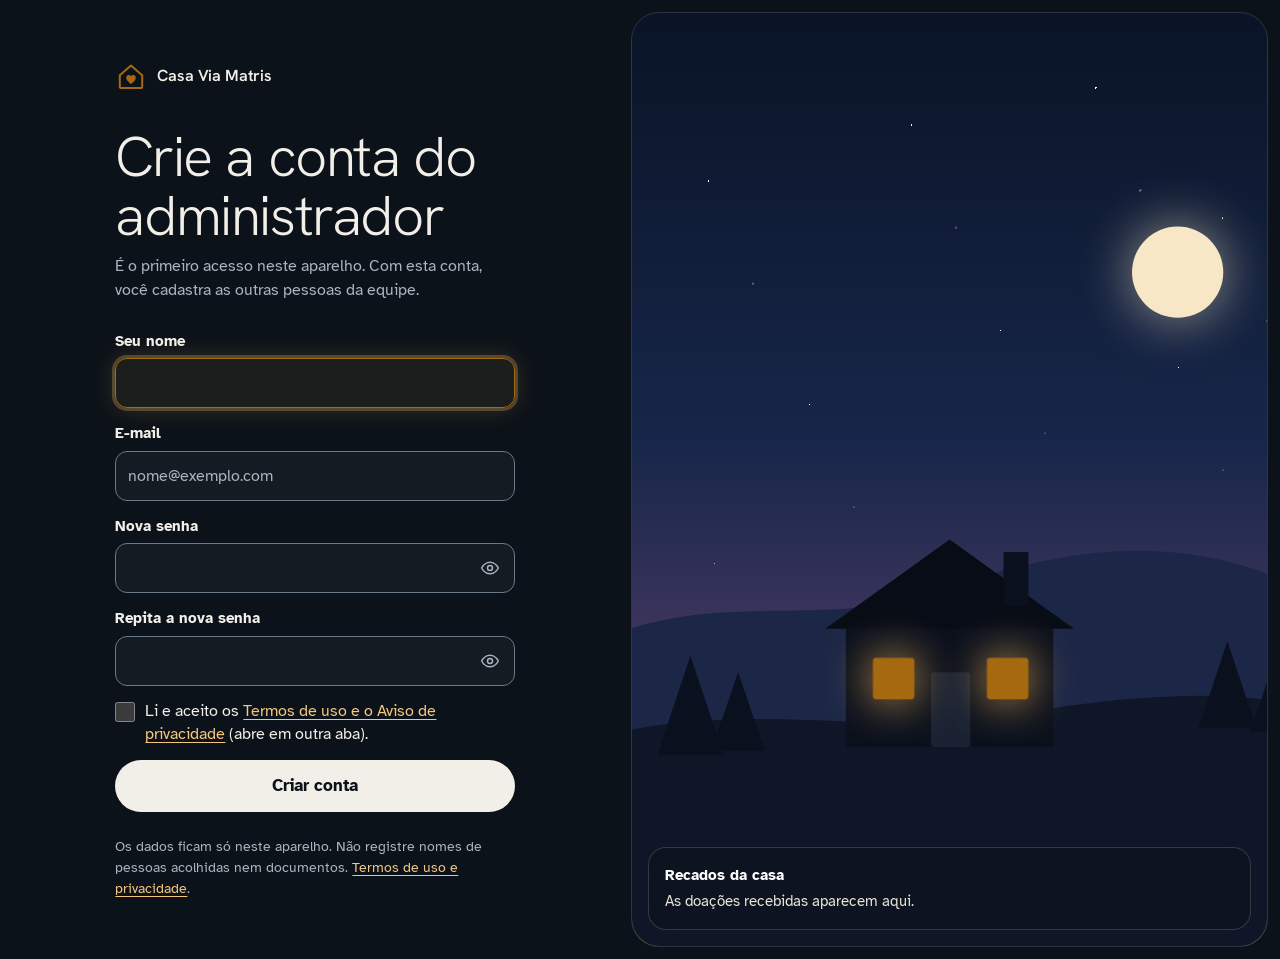
==== index.html @ 784b1c50 "Junta o back-end do Anthony (backend-banco) com a versão 1.3 Versão 1.4.0. Conflitos resolvidos em j" ====
<!doctype html>
<html lang="pt-BR">

<head>
  <meta charset="utf-8">
  <meta name="viewport" content="width=device-width, initial-scale=1">
  <title>Casa Via Matris | Gestão de recursos</title>
  <meta name="description"
    content="Sistema de controle de estoque, doações e finanças da Casa Via Matris.">
  <!-- CSP: só aceita arquivos deste próprio site. As fontes ficam na pasta fontes/: nenhum dado
       de quem abre o app vai para outro servidor (antes, o Google Fonts recebia o IP de cada visita). -->
  <meta http-equiv="Content-Security-Policy"
    content="default-src 'self'; script-src 'self'; style-src 'self'; font-src 'self'; img-src 'self' data:; connect-src 'self'; base-uri 'none'; form-action 'self'">
  <link rel="preload" href="fontes/atkinson-hyperlegible-latin-400-normal.woff2" as="font" type="font/woff2" crossorigin>
  <link rel="preload" href="fontes/hanken-grotesk-latin-300-normal.woff2" as="font" type="font/woff2" crossorigin>
  <link rel="stylesheet" href="css/styles.css">
  <!-- Faz o site instalar no celular como um app (o registro do sw.js fica no app.js, porque a CSP bloqueia script inline). -->
  <link rel="manifest" href="manifest.json">
  <link rel="icon" href="icones/icone-192.png">
  <link rel="apple-touch-icon" href="icones/icone-apple-180.png">
  <meta name="theme-color" content="#0c1219" media="(prefers-color-scheme: dark)">
  <meta name="theme-color" content="#f7f4ee" media="(prefers-color-scheme: light)">
</head>

<body>
  <a class="pular" href="#conteudo">Pular para o conteúdo</a>

  <svg class="visualmente-oculto" aria-hidden="true">
    <symbol id="icone-olho" viewBox="0 0 24 24">
      <path d="M2 12s3.6-7 10-7 10 7 10 7-3.6 7-10 7S2 12 2 12Z" fill="none" stroke="currentColor" stroke-width="1.8" stroke-linejoin="round" />
      <circle cx="12" cy="12" r="3" fill="none" stroke="currentColor" stroke-width="1.8" />
    </symbol>
  </svg>

  <main class="acesso" id="tela-acesso" hidden>
    <section class="acesso-coluna">
      <div class="acesso-miolo" id="acesso-miolo">
        <div class="marca">
          <svg viewBox="0 0 40 40" aria-hidden="true" class="marca-icone">
            <path d="M6 19 20 7l14 12v14a2 2 0 0 1-2 2H8a2 2 0 0 1-2-2Z" fill="none" stroke="currentColor" stroke-width="2.5" stroke-linejoin="round" />
            <path d="M20 30s-6-3.6-6-8a3.2 3.2 0 0 1 6-1.6 3.2 3.2 0 0 1 6 1.6c0 4.4-6 8-6 8Z" fill="currentColor" />
          </svg>
          <div><strong>Casa Via Matris</strong></div>
        </div>
        <h1 id="acesso-titulo">Boas-vindas</h1>
        <p class="acesso-apoio" id="acesso-apoio"></p>

        <form id="form-acesso" novalidate>
          <div class="campo" data-campo="nome">
            <label for="a-nome">Seu nome</label>
            <input id="a-nome" name="nome" autocomplete="name" maxlength="80">
          </div>
          <div class="campo" data-campo="email">
            <label for="a-email">E-mail</label>
            <input id="a-email" name="email" type="email" inputmode="email" autocomplete="username" maxlength="120" placeholder="nome@exemplo.com">
          </div>
          <div class="campo" data-campo="codigo">
            <label for="a-codigo">Código de recuperação <span class="opcional">(só para administrador)</span></label>
            <input id="a-codigo" name="codigo" autocomplete="off" autocapitalize="characters" maxlength="40" placeholder="XXXX-XXXX-XXXX-XXXX">
          </div>
            <div class="campo" data-campo="senha">
              <label for="a-senha">Senha</label>
              <div class="com-olho">
                <input id="a-senha" name="senha" type="password" data-senha autocomplete="current-password" maxlength="128">
                <button type="button" class="olho" aria-label="Mostrar senha" aria-pressed="false"><svg viewBox="0 0 24 24" aria-hidden="true"><use href="#icone-olho" /></svg></button>
              </div>
            </div>
            <div class="campo" data-campo="nova">
              <label for="a-nova">Nova senha</label>
              <div class="com-olho">
                <input id="a-nova" name="nova" type="password" data-senha autocomplete="new-password" maxlength="128">
                <button type="button" class="olho" aria-label="Mostrar senha" aria-pressed="false"><svg viewBox="0 0 24 24" aria-hidden="true"><use href="#icone-olho" /></svg></button>
              </div>
            </div>
            <div class="campo" data-campo="confirmar">
              <label for="a-confirmar">Repita a nova senha</label>
              <div class="com-olho">
                <input id="a-confirmar" name="confirmar" type="password" data-senha autocomplete="new-password" maxlength="128">
                <button type="button" class="olho" aria-label="Mostrar senha" aria-pressed="false"><svg viewBox="0 0 24 24" aria-hidden="true"><use href="#icone-olho" /></svg></button>
              </div>
            </div>
          <div class="campo-termos" data-campo="termos">
            <label class="marcar">
              <input type="checkbox" id="a-aceite" name="aceite">
              <span>Li e aceito os <a href="termos.html" target="_blank" rel="noopener">Termos de uso e o Aviso de privacidade</a> (abre em outra aba).</span>
            </label>
          </div>
          <div class="acesso-opcoes" data-campo="opcoes">
            <label class="marcar"><input type="checkbox" name="manter"><span>Manter conectado</span></label>
            <button type="button" class="link" id="a-esqueci">Esqueci a senha</button>
          </div>
          <p class="erro" id="acesso-erro" role="alert"></p>
          <button type="submit" class="botao" id="a-enviar">Entrar</button>
        </form>

        <div class="acesso-guardar" id="acesso-guardar" hidden>
          <p class="acesso-codigo" id="acesso-codigo"></p>
          <button type="button" class="botao" id="a-guardei" aria-describedby="acesso-apoio acesso-codigo">Já guardei o código</button>
        </div>
        <button type="button" class="link acesso-voltar" id="a-voltar" hidden></button>
        <p class="acesso-nota">Os dados ficam só neste aparelho. Não registre nomes de pessoas acolhidas nem documentos.
          <a href="termos.html" target="_blank" rel="noopener">Termos de uso e privacidade</a>.</p>
      </div>
    </section>

    <aside class="acesso-cena" aria-label="Recados da casa">
      <div class="ceu" aria-hidden="true"></div>
      <div class="ceu ceu-2" aria-hidden="true"></div>
      <svg class="paisagem" aria-hidden="true" viewBox="0 0 800 900" preserveAspectRatio="xMidYMax slice">
        <circle class="lua" cx="620" cy="250" r="44" />
        <path class="morro-longe" d="M0 640 C140 540 260 600 380 560 S640 480 800 590 V900 H0Z" />
        <path class="morro-perto" d="M0 720 C160 650 320 700 440 680 S700 640 800 690 V900 H0Z" />
        <g class="arvores">
          <path d="M118 716 150 620l32 96Z" /><path d="M170 712 196 636l26 76Z" /><path d="M640 690 668 606l28 84Z" /><path d="M690 694 712 628l22 66Z" />
        </g>
        <g class="casa">
          <rect class="parede" x="300" y="590" width="200" height="118" />
          <path class="telhado" d="M280 594 400 508l120 86Z" />
          <rect class="parede" x="452" y="520" width="24" height="52" />
          <rect class="porta" x="382" y="636" width="38" height="72" rx="3" />
          <rect class="janela" x="326" y="622" width="40" height="40" rx="3" />
          <rect class="janela" x="436" y="622" width="40" height="40" rx="3" />
        </g>
      </svg>
      <div class="vidros" id="recados"></div>
    </aside>
  </main>

  <div class="app" hidden>
    <aside class="lateral">
      <div class="marca">
        <svg viewBox="0 0 40 40" aria-hidden="true" class="marca-icone">
          <path d="M6 19 20 7l14 12v14a2 2 0 0 1-2 2H8a2 2 0 0 1-2-2Z" fill="none" stroke="currentColor"
            stroke-width="2.5" stroke-linejoin="round" />
          <path d="M20 30s-6-3.6-6-8a3.2 3.2 0 0 1 6-1.6 3.2 3.2 0 0 1 6 1.6c0 4.4-6 8-6 8Z" fill="currentColor" />
        </svg>
        <div>
          <strong>Casa Via Matris</strong>
          <span>Gestão de recursos</span>
        </div>
      </div>

      <nav aria-label="Páginas do painel">
        <a href="#/inicio" data-pagina="inicio">Visão geral</a>
        <a href="#/estoque" data-pagina="estoque">Estoque</a>
        <a href="#/registrar" data-pagina="registrar">Registrar</a>
        <a href="#/historico" data-pagina="historico">Histórico</a>
        <a href="#/acessos" data-pagina="acessos">Acessos</a>
      </nav>

      <details class="lateral-rodape opcoes" id="opcoes">
        <summary id="conta-resumo">Conta</summary>
        <div class="opcoes-painel">
        <p><strong id="conta-nome"></strong><br><span id="conta-perfil"></span></p>
        <button type="button" class="botao-fantasma" id="conta-senha">Trocar senha</button>
        <a class="botao-fantasma" href="termos.html" target="_blank" rel="noopener">Termos e privacidade</a>
        <div class="area-admin" id="area-admin" hidden>
          <button type="button" class="botao-fantasma" id="conta-codigo">Novo código de recuperação</button>
          <h2 class="opcoes-titulo">Cópia dos dados</h2>
          <p id="backup-quando"></p>
          <button type="button" class="botao" id="backup-baixar">Baixar planilhas</button>
          <button type="button" class="botao-fantasma" id="backup-restaurar">Restaurar de planilhas</button>
          <input type="file" id="backup-arquivo" accept=".csv,text/csv" multiple hidden>
          <p>Os dados ficam só neste aparelho. Não coloque nomes de pessoas acolhidas nem documentos.</p>
          <h2 class="opcoes-titulo perigo-titulo">Apagar dados</h2>
          <button type="button" class="botao-fantasma botao-perigoso" id="comecar-zero">Começar do zero</button>
          <button type="button" class="botao-fantasma botao-perigoso" id="restaurar">Trocar pelos dados de exemplo</button>
          <!-- Confirmação dentro da página: diálogos confirm() são bloqueados em alguns lugares onde o site fica hospedado. -->
          <div class="confirmar" id="confirmar-restaurar" hidden>
            <p id="confirmar-texto"></p>
            <div class="confirmar-acoes">
              <button type="button" class="botao-fantasma perigo" id="restaurar-sim">Sim, apagar tudo</button>
              <button type="button" class="botao-fantasma" id="restaurar-nao">Cancelar</button>
            </div>
          </div>
        </div>
        <button type="button" class="botao-fantasma" id="conta-sair">Sair</button>
        <p class="opcoes-versao">Versão <span id="versao"></span></p>
        </div>
      </details>
    </aside>

    <main id="conteudo" tabindex="-1">
      <div class="faixa faixa-erro" id="faixa-armazenamento" role="alert" hidden>
        <p id="faixa-armazenamento-texto"></p>
      </div>
      <div class="faixa" id="faixa-exemplo" hidden>
        <p>Estes são dados de exemplo. Para usar de verdade, apague-os e cadastre os itens da casa.</p>
        <button type="button" class="botao-fantasma" id="faixa-comecar-zero">Começar do zero</button>
      </div>
      <div class="faixa" id="faixa-samsung" hidden>
        <p>Para instalar o app, abra no Chrome. Antes de trocar de navegador, baixe as planilhas: o que foi lançado aqui
          não passa sozinho para lá.</p>
        <a class="botao-fantasma" id="abrir-chrome" href="https://jonaass.github.io/casa-via-matris/">Abrir no
          Chrome</a>
      </div>
      <div class="faixa" id="faixa-backup" hidden>
        <p id="faixa-backup-texto"></p>
        <button type="button" class="botao-fantasma" id="faixa-backup-baixar">Baixar planilhas</button>
      </div>

      <!-- Cada <section class="pagina"> é uma página: só uma aparece por vez, escolhida pelo endereço (#/estoque). -->
      <section class="pagina" data-pagina="inicio" aria-labelledby="t-inicio" hidden>
        <header class="topo">
          <p class="topo-data" id="data-hoje"></p>
          <h1 id="t-inicio" tabindex="-1">Como está a casa hoje</h1>
        </header>

        <!-- Antes dos indicadores: é a ação principal, e no celular fica à vista sem rolar. -->
        <a class="botao atalho-registrar" href="#/registrar">Registrar movimentação</a>

        <section id="resumo" class="resumo" aria-label="Resumo do dia">
          <a class="indicador" id="kpi-saldo-bloco" href="#/historico">
            <span class="indicador-titulo">Saldo em caixa</span>
            <span class="indicador-valor" id="kpi-saldo"></span>
            <span class="indicador-nota" id="kpi-saldo-nota"></span>
          </a>
          <a class="indicador" id="kpi-minimo-bloco" href="#/estoque">
            <span class="indicador-titulo">Precisam de reposição</span>
            <span class="indicador-valor" id="kpi-minimo"></span>
            <span class="indicador-nota" id="kpi-minimo-nota"></span>
          </a>
          <a class="indicador" id="kpi-validade-bloco" href="#/estoque">
            <span class="indicador-titulo">Vencidos ou vencem em 15 dias</span>
            <span class="indicador-valor" id="kpi-validade"></span>
            <span class="indicador-nota" id="kpi-validade-nota"></span>
          </a>
          <div class="indicador">
            <span class="indicador-titulo">Doações neste mês</span>
            <span class="indicador-valor" id="kpi-doacoes"></span>
            <span class="indicador-nota" id="kpi-doacoes-nota"></span>
          </div>
        </section>


        <section class="painel" id="grafico-bloco" aria-labelledby="titulo-grafico">
          <div class="painel-cabeca painel-cabeca-linha">
            <div>
              <h2 id="titulo-grafico">Entradas e saídas de dinheiro</h2>
              <p class="painel-ajuda">Últimos 6 meses. Passe o dedo, o mouse ou o Tab nos meses para ver os valores.</p>
            </div>
            <ul class="legenda" aria-label="Legenda">
              <li><span class="amostra entrada" aria-hidden="true"></span>Entrou</li>
              <li><span class="amostra saida" aria-hidden="true"></span>Saiu</li>
            </ul>
          </div>
          <div class="grafico-area">
            <div class="grafico" id="grafico"></div>
            <div class="grafico-dica" id="grafico-dica" aria-hidden="true" hidden></div>
          </div>
          <p class="grafico-mes-atual" id="grafico-mes-atual"></p>
          <p class="vazio" id="grafico-vazio" hidden>Ainda não há entradas nem despesas nos últimos 6 meses.</p>
          <details class="grafico-tabela">
            <summary>Ver os valores em tabela</summary>
            <div class="tabela-rolagem">
              <table class="tabela">
                <thead>
                  <tr>
                    <th scope="col">Mês</th>
                    <th scope="col" class="num">Entrou</th>
                    <th scope="col" class="num">Saiu</th>
                    <th scope="col" class="num">Resultado do mês</th>
                  </tr>
                </thead>
                <tbody id="corpo-grafico"></tbody>
              </table>
            </div>
          </details>
        </section>

        <section class="painel cartao-backup" id="cartao-backup" aria-labelledby="titulo-backup" hidden>
          <div>
            <h2 id="titulo-backup">Cópia dos dados</h2>
            <p class="painel-ajuda"><span id="cartao-backup-quando"></span> Os dados só existem neste aparelho: baixe as
              3 planilhas toda semana e guarde fora dele.</p>
          </div>
          <button type="button" class="botao" id="cartao-backup-baixar">Baixar planilhas</button>
        </section>
      </section>

      <section class="pagina" data-pagina="estoque" aria-labelledby="t-estoque" hidden>
        <header class="topo-pagina">
          <h1 id="t-estoque" tabindex="-1">Estoque</h1>
          <p class="painel-ajuda">O tracinho em cada barra mostra o mínimo que a casa precisa ter. Barra antes do
            tracinho: hora de pedir doação.</p>
        </header>
        <section id="despensa" class="painel" aria-label="Itens da despensa e do almoxarifado">
          <div class="filtros">
            <label class="campo-busca">
              <span class="campo-busca-rotulo">Buscar item</span>
              <input type="search" id="busca" placeholder="Ex.: arroz, sabonete" autocomplete="off">
            </label>
            <fieldset class="chips">
              <legend class="visualmente-oculto">Filtrar por categoria</legend>
              <label><input type="radio" name="categoria" value="" checked><span>Todos</span></label>
              <label><input type="radio" name="categoria" value="Alimentos"><span>Alimentos</span></label>
              <label><input type="radio" name="categoria" value="Higiene"><span>Higiene</span></label>
              <label><input type="radio" name="categoria" value="Limpeza"><span>Limpeza</span></label>
            </fieldset>
          </div>

          <ul class="prateleira" id="lista-itens"></ul>
          <p class="vazio" id="lista-vazia" hidden>Nenhum item encontrado. Tente outro nome ou
            <a href="#/registrar">cadastre o item ao registrar uma doação</a>.</p>
        </section>
      </section>

      <section class="pagina pagina-estreita" data-pagina="registrar" aria-labelledby="t-registrar" hidden>
        <header class="topo-pagina">
          <h1 id="t-registrar" tabindex="-1">Registrar movimentação</h1>
          <p class="painel-ajuda">Doações, saídas de itens, entradas de dinheiro e despesas.</p>
        </header>
        <section id="registrar" class="painel painel-registro" aria-label="Formulário de movimentação">
          <form id="form-registro" novalidate>
            <fieldset class="tipos">
              <legend>O que aconteceu?</legend>
              <label><input type="radio" name="tipo" value="doacao_item" checked><span>Chegou doação de
                  itens</span></label>
              <label><input type="radio" name="tipo" value="saida_item"><span>Saíram itens do estoque</span></label>
              <label><input type="radio" name="tipo" value="entrada_dinheiro"><span>Entrou dinheiro</span></label>
              <label><input type="radio" name="tipo" value="saida_dinheiro"><span>Pagamos uma despesa</span></label>
            </fieldset>

            <div class="campo" data-tipos="doacao_item saida_item">
              <label for="f-item">Item</label>
              <select id="f-item" name="itemId"></select>
            </div>

            <div class="novo-item" id="novo-item" data-tipos="doacao_item" hidden>
              <div class="campo">
                <label for="f-novo-nome">Nome do item novo</label>
                <input id="f-novo-nome" name="novoNome" maxlength="60" autocomplete="off">
              </div>
              <div class="linha">
                <div class="campo">
                  <label for="f-novo-categoria">Categoria</label>
                  <select id="f-novo-categoria" name="novoCategoria">
                    <option>Alimentos</option>
                    <option>Higiene</option>
                    <option>Limpeza</option>
                  </select>
                </div>
                <div class="campo">
                  <label for="f-novo-unidade">Unidade</label>
                  <input id="f-novo-unidade" name="novoUnidade" maxlength="10" placeholder="kg, L, un" list="unidades">
                  <datalist id="unidades">
                    <option value="kg">
                    <option value="L">
                    <option value="un">
                    <option value="pct">
                    <option value="cx">
                  </datalist>
                </div>
                <div class="campo">
                  <label for="f-novo-minimo">Estoque mínimo</label>
                  <input id="f-novo-minimo" name="novoMinimo" inputmode="decimal" value="0">
                </div>
              </div>
            </div>

            <div class="linha" data-tipos="doacao_item saida_item">
              <div class="campo">
                <label for="f-quantidade">Quantidade <span class="unidade" id="f-unidade"></span></label>
                <input id="f-quantidade" name="quantidade" inputmode="decimal" autocomplete="off">
              </div>
              <div class="campo" data-tipos="doacao_item">
                <label for="f-validade">Validade <span class="opcional">(se tiver)</span></label>
                <input id="f-validade" name="validade" type="date">
              </div>
            </div>

            <div class="campo" data-tipos="entrada_dinheiro saida_dinheiro">
              <label for="f-valor">Valor em reais</label>
              <div class="com-prefixo">
                <span aria-hidden="true">R$</span>
                <input id="f-valor" name="valor" inputmode="decimal" placeholder="0,00" autocomplete="off">
              </div>
            </div>

            <div class="campo">
              <label for="f-pessoa" id="r-pessoa">Quem doou?</label>
              <input id="f-pessoa" name="pessoa" maxlength="80" autocomplete="off" aria-describedby="f-pessoa-dica">
              <p class="dica" id="f-pessoa-dica" hidden></p>
            </div>

            <div class="campo">
              <label for="f-descricao" id="r-descricao">Observação</label>
              <input id="f-descricao" name="descricao" maxlength="120" autocomplete="off">
            </div>

            <div class="campo">
              <label for="f-data">Data</label>
              <input id="f-data" name="data" type="date" required>
            </div>

            <p class="erro" id="erro-form" role="alert"></p>
            <button type="submit" class="botao" id="f-enviar">Registrar doação</button>
          </form>
        </section>
      </section>

      <section class="pagina" data-pagina="historico" aria-labelledby="t-historico" hidden>
        <header class="topo-pagina">
          <h1 id="t-historico" tabindex="-1">Histórico</h1>
          <p class="painel-ajuda">Tudo o que foi registrado, do mais novo para o mais antigo.</p>
        </header>
        <section id="historico" class="painel" aria-label="Movimentações">
          <div class="filtros filtros-historico">
            <label class="filtro-historico" id="filtro-area-rotulo">
              <span>Mostrar</span>
              <select id="filtro-historico">
                <option value="">Tudo</option>
                <option value="estoque">Só estoque</option>
                <option value="financeiro">Só dinheiro</option>
              </select>
            </label>
            <label class="filtro-historico">
              <span>Mês</span>
              <select id="filtro-mes">
                <option value="">Todos os meses</option>
              </select>
            </label>
          </div>
          <p class="historico-total" id="historico-total" aria-live="polite"></p>
          <p class="painel-ajuda historico-limite" id="historico-limite" hidden></p>
          <div class="tabela-rolagem" tabindex="0" role="region" aria-label="Tabela de movimentações">
            <table class="tabela tabela-historico">
              <thead>
                <tr>
                  <th scope="col">Data</th>
                  <th scope="col">Movimento</th>
                  <th scope="col">Detalhe</th>
                  <th scope="col">Quem</th>
                  <th scope="col" class="num">Quantidade ou valor</th>
                  <th scope="col"><span class="visualmente-oculto">Desfazer</span></th>
                </tr>
              </thead>
              <tbody id="corpo-historico"></tbody>
            </table>
          </div>
          <p class="vazio" id="historico-vazio" hidden></p>
        </section>
      </section>

      <section class="pagina" data-pagina="acessos" aria-labelledby="t-acessos" hidden>
        <header class="topo-pagina">
          <h1 id="t-acessos" tabindex="-1">Acessos</h1>
          <p class="painel-ajuda">Quem usa o sistema neste aparelho e o que cada perfil pode ver e fazer.</p>
        </header>

        <section class="painel" aria-labelledby="titulo-perfis">
          <h2 id="titulo-perfis">O que cada perfil vê</h2>
          <ul class="matriz-cartoes" id="matriz-cartoes"></ul>
          <div class="tabela-rolagem matriz-tabela" tabindex="0" role="region" aria-labelledby="titulo-perfis">
            <table class="tabela matriz">
              <thead id="matriz-cabeca"></thead>
              <tbody id="matriz-corpo"></tbody>
            </table>
          </div>
          <p class="painel-ajuda matriz-nota">Os perfis ainda são proposta e precisam ser validados com a equipe da casa.</p>
        </section>

        <section id="usuarios" class="painel" aria-labelledby="titulo-usuarios">
          <div class="painel-cabeca">
            <h2 id="titulo-usuarios">Pessoas com acesso</h2>
            <p class="painel-ajuda">Cadastre quem usa o sistema neste aparelho. A pessoa recebe uma senha provisória e
              cria a própria senha no primeiro acesso.</p>
          </div>
          <ul class="contas" id="lista-contas"></ul>
          <div class="senha-gerada" id="senha-gerada" role="status" hidden>
            <p id="senha-gerada-texto"></p>
            <p class="acesso-codigo" id="senha-gerada-valor"></p>
            <button type="button" class="botao-fantasma" id="senha-gerada-fechar" aria-describedby="senha-gerada-texto senha-gerada-valor">Já anotei</button>
          </div>
          <h3 class="subtitulo">Liberar acesso para uma pessoa</h3>
          <form id="form-conta" class="form-conta" novalidate>
            <div class="campo"><label for="c-nome">Nome</label><input id="c-nome" name="nome" maxlength="80" autocomplete="off"></div>
            <div class="campo"><label for="c-email">E-mail</label><input id="c-email" name="email" type="email" maxlength="120" autocomplete="off"></div>
            <div class="campo"><label for="c-perfil">Perfil</label><select id="c-perfil" name="perfil"></select></div>
            <button type="submit" class="botao">Liberar acesso</button>
            <p class="erro" id="erro-conta" role="alert"></p>
          </form>
          <details class="auditoria">
            <summary>Registro de atividades</summary>
            <ol id="lista-auditoria"></ol>
          </details>
        </section>
      </section>

      <section class="pagina pagina-estreita" data-pagina="sem-permissao" aria-labelledby="t-sem-permissao" hidden>
        <header class="topo-pagina">
          <h1 id="t-sem-permissao" tabindex="-1">Sem permissão</h1>
          <p class="painel-ajuda" id="sem-permissao-texto"></p>
        </header>
        <a class="botao" href="#/inicio">Ir para a Visão geral</a>
      </section>

      <section class="pagina pagina-estreita" data-pagina="nao-encontrada" aria-labelledby="t-nao-encontrada" hidden>
        <header class="topo-pagina">
          <h1 id="t-nao-encontrada" tabindex="-1">Página não encontrada</h1>
          <p class="painel-ajuda">Esse endereço não existe no painel. Use o menu do topo.</p>
        </header>
        <a class="botao" href="#/inicio">Ir para a Visão geral</a>
      </section>
    </main>
  </div>

  <!-- Fica sempre na página (só some visualmente) para o leitor de tela anunciar as mudanças. -->
  <div class="aviso" id="aviso" role="status" aria-live="polite">
    <p id="aviso-texto"></p>
    <div class="aviso-acoes">
      <button type="button" class="botao-fantasma" id="aviso-desfazer" hidden>Desfazer</button>
      <button type="button" class="botao-fantasma" id="aviso-fechar" hidden>Fechar</button>
    </div>
  </div>

  <!-- A ordem importa: cada arquivo usa os anteriores. -->
  <script src="js/utilitarios.js"></script>
  <script src="js/dados.js"></script>
  <script src="js/store.js"></script>
  <script src="js/backup.js"></script>
  <script src="js/servidor.js"></script>
  <script src="js/acesso.js"></script>
  <!-- O login.js carrega o app.js depois da entrada. -->
  <script src="js/login.js"></script>
</body>

</html>
---- css/styles.css ----
/*
 * Fontes servidas pelo próprio site (pasta fontes/, licença SIL OFL 1.1).
 * Antes vinham do Google Fonts, que recebia o IP de cada pessoa que abria o app.
 * Só o alfabeto latino básico: cobre todos os acentos do português.
 */
@font-face {
  font-family: 'Atkinson Hyperlegible';
  font-style: normal;
  font-weight: 400;
  font-display: swap;
  src: url('../fontes/atkinson-hyperlegible-latin-400-normal.woff2') format('woff2');
}

@font-face {
  font-family: 'Atkinson Hyperlegible';
  font-style: normal;
  font-weight: 700;
  font-display: swap;
  src: url('../fontes/atkinson-hyperlegible-latin-700-normal.woff2') format('woff2');
}

@font-face {
  font-family: 'Hanken Grotesk';
  font-style: normal;
  font-weight: 300;
  font-display: swap;
  src: url('../fontes/hanken-grotesk-latin-300-normal.woff2') format('woff2');
}

@font-face {
  font-family: 'Hanken Grotesk';
  font-style: normal;
  font-weight: 400;
  font-display: swap;
  src: url('../fontes/hanken-grotesk-latin-400-normal.woff2') format('woff2');
}

@font-face {
  font-family: 'Hanken Grotesk';
  font-style: normal;
  font-weight: 600;
  font-display: swap;
  src: url('../fontes/hanken-grotesk-latin-600-normal.woff2') format('woff2');
}

/*
 * A casa de noite, com a luz acesa: fundo azul-noite e um brilho quente no topo.
 * Quem usa é a equipe e os voluntários da casa, então as cores têm significado fixo:
 *   jade      = está tudo bem
 *   calêndula = atenção (abaixo do mínimo, perto de vencer)
 *   rubi      = acabou / dinheiro saindo
 * Títulos: Hanken Grotesk leve. Texto: Atkinson Hyperlegible, desenhada para leitura
 * fácil por pessoas com baixa visão (letras como I, l e 1 não se confundem).
 */
:root {
  --tinta: #f2efe8;
  --suave: #a9b4bf;
  --papel: #0c1219;
  --superficie: #141c25;
  --elevado: #1b2531;
  --linha: #2a3642;
  --trilho: #2f3c49;
  --brilho: rgba(240, 179, 90, 0.16);
  --pinho: #6fd0ae;
  --pinho-claro: #17352e;
  --calendula: #f0b35a;
  --calendula-texto: #f5c67f;
  --calendula-fundo: #2e2415;
  --rubi: #ff8f87;
  --rubi-claro: #3d2223;
  --foco: #7cc4ff;
  --borda-campo: #6b7a88;
  /* 3:1 sobre a superfície: campo precisa parecer clicável */
  --acao: #f2efe8;
  --acao-hover: #f5c67f;
  --acao-texto: #0c1219;
  --pinho-texto: #a5e4cd;
  --rubi-texto: #ffb8b2;
  --erro-fundo: #2c1b1c;
  /* Gráfico: azul = entrou, laranja = saiu. Par validado para daltonismo sobre a superfície escura
     (verde e vermelho se confundem). Só para o gráfico: no resto do app, verde e vermelho seguem como estão. */
  --serie-entrada: #3a8fcf;
  --serie-saida: #c97538;
  --capsula: rgba(20, 28, 37, 0.86);
  --placeholder: var(--suave);
  --aviso-fundo: #27333f;

  --fonte-titulo: 'Hanken Grotesk', 'Segoe UI', system-ui, sans-serif;
  --fonte-texto: 'Atkinson Hyperlegible', 'Segoe UI', system-ui, sans-serif;

  --raio-grande: 22px;
  --raio-pequeno: 12px;
  color-scheme: dark;
}

*,
*::before,
*::after {
  box-sizing: border-box;
}

html {
  scroll-behavior: smooth;
  scroll-padding-top: 96px;
}

body {
  margin: 0;
  background: radial-gradient(70rem 34rem at 50% -8rem, var(--brilho), transparent 70%) no-repeat var(--papel);
  color: var(--tinta);
  font-family: var(--fonte-texto);
  font-size: 1rem;
  line-height: 1.5;
  -webkit-font-smoothing: antialiased;
}

h1,
h2 {
  font-family: var(--fonte-titulo);
  font-weight: 300;
  line-height: 1.05;
  margin: 0;
  letter-spacing: -0.025em;
}

h1 {
  font-size: clamp(2.25rem, 1.6rem + 2.6vw, 3.75rem);
  max-width: 18ch;
}

h1:focus {
  outline: none;
}

h2 {
  font-size: 1.75rem;
}

p {
  margin: 0;
}

:focus-visible {
  outline: 3px solid var(--foco);
  outline-offset: 2px;
}

.visualmente-oculto {
  position: absolute;
  width: 1px;
  height: 1px;
  overflow: hidden;
  clip: rect(0 0 0 0);
  white-space: nowrap;
}

.pular {
  position: absolute;
  left: 16px;
  top: -60px;
  z-index: 10;
  background: var(--tinta);
  color: var(--superficie);
  padding: 8px 14px;
  border-radius: var(--raio-pequeno);
}

.pular:focus {
  top: 16px;
}

/* ---------- estrutura ---------- */

.app {
  display: grid;
  grid-template-columns: minmax(0, 1fr);
  /* auto 1fr: a sobra de altura das páginas curtas vai para o conteúdo, não para o menu
     (antes, em "Página não encontrada", o menu esticava até 274 px de altura). */
  grid-template-rows: auto 1fr;
  min-height: 100vh;
}

/* A navegação é uma cápsula que flutua sobre a página. */
.lateral {
  position: sticky;
  top: 12px;
  z-index: 5;
  display: flex;
  align-items: center;
  gap: 8px 16px;
  margin: 12px clamp(12px, 3vw, 32px) 0;
  padding: 8px 10px 8px 16px;
  border: 1px solid var(--linha);
  border-radius: 999px;
  background: var(--capsula);
  backdrop-filter: blur(14px);
}

.marca {
  display: flex;
  align-items: center;
  gap: 10px;
}

.marca-icone {
  width: 32px;
  height: 32px;
  color: var(--calendula);
  flex: none;
}

.marca strong {
  display: block;
  font-family: var(--fonte-titulo);
  font-weight: 600;
  letter-spacing: -0.01em;
  white-space: nowrap;
}

.marca span {
  display: none;
}

.lateral nav {
  display: flex;
  gap: 2px;
  margin-inline: auto;
}

.lateral nav a {
  color: var(--suave);
  text-decoration: none;
  min-height: 44px;
  display: inline-flex;
  align-items: center;
  padding: 0 14px;
  border-radius: 999px;
}

.lateral nav a:hover {
  background: var(--elevado);
  color: var(--tinta);
}

/* Página aberta: fundo, texto claro e negrito. Não depende só da cor. */
.lateral nav a[aria-current='page'] {
  background: var(--elevado);
  color: var(--tinta);
  font-weight: 700;
  box-shadow: inset 0 -2px 0 var(--calendula);
}

.lateral-rodape {
  position: relative;
  font-size: 0.875rem;
  color: var(--suave);
}

.opcoes summary {
  cursor: pointer;
  list-style: none;
  min-height: 44px;
  display: flex;
  align-items: center;
  padding: 0 16px;
  border: 1px solid var(--linha);
  border-radius: 999px;
  color: var(--tinta);
  white-space: nowrap;
}

.opcoes summary::-webkit-details-marker {
  display: none;
}

.opcoes summary:hover,
.opcoes[open] summary {
  background: var(--elevado);
}

.opcoes-painel {
  position: absolute;
  right: 0;
  top: calc(100% + 12px);
  width: min(340px, calc(100vw - 32px));
  max-height: calc(100vh - 110px);
  overflow-y: auto;
  display: grid;
  gap: 10px;
  padding: 18px;
  border: 1px solid var(--linha);
  border-radius: var(--raio-grande);
  background: var(--elevado);
  box-shadow: 0 24px 60px rgba(0, 0, 0, 0.5);
}

.confirmar {
  display: grid;
  gap: 8px;
  color: var(--tinta);
}

.confirmar-acoes {
  display: flex;
  flex-wrap: wrap;
  gap: 8px;
}

/* Botão de confirmar algo que não tem volta (apagar, desfazer, desativar): vermelho cheio. */
.botao-fantasma.perigo {
  background: var(--rubi);
  color: var(--papel);
  border-color: var(--rubi);
  font-weight: 700;
}

/* minmax(0, 1fr): sem isso a tabela larga do histórico estica a página inteira no celular. */
main {
  width: 100%;
  max-width: 1320px;
  margin-inline: auto;
  padding: clamp(24px, 4vw, 48px) clamp(16px, 4vw, 48px) 96px;
  display: grid;
  grid-template-columns: minmax(0, 1fr);
  gap: 32px;
  align-content: start;
}

main:focus {
  outline: none;
}

.topo-data {
  color: var(--suave);
  margin-bottom: 14px;
}

.topo-data::first-letter {
  text-transform: uppercase;
}

/* ---------- faixas de aviso ---------- */

.faixa {
  display: flex;
  flex-wrap: wrap;
  align-items: center;
  justify-content: space-between;
  gap: 8px 16px;
  padding: 12px 18px;
  border-radius: var(--raio-grande);
  background: var(--calendula-fundo);
  color: var(--tinta);
  border: 1px solid var(--calendula);
}

.faixa p {
  flex: 1 1 260px;
  min-width: 0;
}

.faixa-erro {
  background: var(--rubi-claro);
  border-color: var(--rubi);
}

/* ---------- indicadores ---------- */

.resumo {
  display: grid;
  grid-template-columns: 1.4fr repeat(3, 1fr);
  border-block: 1px solid var(--linha);
  /* Cada indicador desenha a borda de cima e da esquerda, e o recorte esconde as que caem na
     beirada. Assim as divisórias ficam certas com 4, 3 ou 2 indicadores (perfis diferentes). */
  overflow: hidden;
}

.resumo[data-blocos='3'] {
  grid-template-columns: repeat(3, minmax(0, 1fr));
}

.indicador {
  display: block;
  padding: 22px 24px;
  border-left: 1px solid var(--linha);
  border-top: 1px solid var(--linha);
  margin: -1px 0 0 -1px;
  min-width: 0;
  color: inherit;
  text-decoration: none;
}

.indicador > span {
  display: block;
}

/* Os indicadores levam à página do assunto. */
a.indicador[href]:hover {
  background: var(--superficie);
}

a.indicador[href]:hover .indicador-titulo {
  color: var(--tinta);
  text-decoration: underline;
  text-underline-offset: 3px;
}


.indicador-titulo {
  color: var(--suave);
  font-size: 0.9375rem;
}

.indicador-valor {
  font-family: var(--fonte-titulo);
  font-weight: 300;
  font-size: clamp(2rem, 1.4rem + 1.8vw, 3rem);
  letter-spacing: -0.02em;
  line-height: 1.1;
  margin: 6px 0;
  font-variant-numeric: tabular-nums;
}

#kpi-saldo-bloco .indicador-valor {
  color: var(--pinho);
}

/* Saldo negativo nunca em verde. */
#kpi-saldo-bloco.negativo .indicador-valor {
  color: var(--rubi);
}

.indicador-nota {
  font-size: 0.875rem;
  color: var(--suave);
}

.indicador.alerta .indicador-valor {
  color: var(--rubi);
}

.indicador.atencao .indicador-valor {
  color: var(--calendula-texto);
}

/* ---------- painéis ---------- */

.painel {
  background: var(--superficie);
  border: 1px solid var(--linha);
  border-radius: var(--raio-grande);
  padding: clamp(18px, 2.4vw, 32px);
}

.painel-cabeca {
  display: grid;
  gap: 4px;
  margin-bottom: 18px;
}

.painel-cabeca-linha {
  display: flex;
  flex-wrap: wrap;
  justify-content: space-between;
  align-items: center;
  gap: 12px;
}

.painel-ajuda {
  color: var(--suave);
  font-size: 0.9375rem;
  max-width: 60ch;
}

/* ---------- filtros ---------- */

.filtros {
  display: flex;
  flex-wrap: wrap;
  gap: 12px;
  align-items: center;
  margin-bottom: 18px;
}

.campo-busca {
  flex: 1 1 180px;
}

.chips {
  display: flex;
  flex-wrap: wrap;
  gap: 6px;
  border: 0;
  padding: 0;
  margin: 0;
}

.chips label {
  position: relative;
}

.chips input {
  position: absolute;
  opacity: 0;
  inset: 0;
  margin: 0;
  cursor: pointer;
}

.chips span {
  padding: 10px 16px;
  border-radius: 999px;
  border: 1px solid var(--borda-campo);
  font-size: 0.9375rem;
  cursor: pointer;
  min-height: 44px;
  display: inline-flex;
  align-items: center;
}

.chips input:checked+span {
  background: var(--tinta);
  color: var(--superficie);
  border-color: var(--tinta);
}

.chips input:focus-visible+span {
  outline: 3px solid var(--foco);
  outline-offset: 2px;
}

/* ---------- a prateleira (elemento principal) ---------- */

.prateleira {
  list-style: none;
  margin: 0;
  padding: 0;
  display: grid;
}

.prateleira-item {
  padding: 14px 0;
  border-top: 1px solid var(--linha);
  display: grid;
  gap: 8px;
}

.prateleira-item:first-child {
  border-top: 0;
  padding-top: 0;
}

.item-topo {
  display: flex;
  justify-content: space-between;
  align-items: baseline;
  gap: 12px;
}

.item-nome {
  font-weight: 700;
  font-size: 1.0625rem;
}

.item-qtd {
  font-family: var(--fonte-titulo);
  font-weight: 600;
  font-size: 1.5rem;
  font-variant-numeric: tabular-nums;
}

.item-qtd small {
  font-family: var(--fonte-texto);
  font-weight: 400;
  font-size: 0.9375rem;
  color: var(--suave);
}

.barra {
  position: relative;
  height: 12px;
  border-radius: 999px;
  background: var(--trilho);
}

.barra-cheia {
  position: absolute;
  inset: 0 auto 0 0;
  width: var(--largura);
  border-radius: inherit;
  background: var(--pinho);
  transition: width 0.4s ease;
}

/* Cor do fundo com contorno na cor do texto: aparece sobre a barra cheia e sobre o trilho vazio. */
.barra-minimo {
  position: absolute;
  top: -5px;
  bottom: -5px;
  left: var(--pos);
  width: 4px;
  margin-left: -2px;
  border-radius: 2px;
  background: var(--superficie);
  box-shadow: 0 0 0 1.5px var(--tinta);
}

.item-rodape {
  display: flex;
  flex-wrap: wrap;
  gap: 4px 16px;
  font-size: 0.875rem;
  color: var(--suave);
}

.situacao {
  font-weight: 700;
  color: var(--pinho);
}

.validade.perto {
  color: var(--calendula-texto);
  font-weight: 700;
}

.prateleira-item.baixo .barra-cheia {
  background: var(--calendula);
}

.prateleira-item.baixo .situacao {
  color: var(--calendula-texto);
}

.prateleira-item.zerado .situacao,
.prateleira-item.zerado .item-qtd {
  color: var(--rubi);
}

.prateleira-item.zerado .barra {
  background: var(--rubi-claro);
}

.vazio {
  color: var(--suave);
  padding: 16px 0;
}

/* ---------- formulário ---------- */

.painel-registro {
  display: grid;
  gap: 16px;
}


form {
  display: grid;
  gap: 16px;
}

.tipos {
  border: 0;
  margin: 0;
  padding: 0;
  display: grid;
  grid-template-columns: 1fr 1fr;
  gap: 8px;
}

.tipos legend {
  font-weight: 700;
  margin-bottom: 8px;
  padding: 0;
}

.tipos label {
  position: relative;
  display: flex;
}

.tipos input {
  position: absolute;
  opacity: 0;
  inset: 0;
  margin: 0;
  cursor: pointer;
}

.tipos span {
  flex: 1;
  padding: 12px;
  border-radius: var(--raio-pequeno);
  border: 1.5px solid var(--borda-campo);
  font-size: 0.9375rem;
  line-height: 1.3;
  cursor: pointer;
}

.tipos input:checked+span {
  border-color: var(--tinta);
  background: var(--elevado);
  font-weight: 700;
}

.tipos input:checked+span::before {
  content: '✓ ';
}

.tipos input:focus-visible+span {
  outline: 3px solid var(--foco);
  outline-offset: 2px;
}

.campo {
  display: grid;
  gap: 6px;
  min-width: 0;
}

.campo label {
  font-weight: 700;
  font-size: 0.9375rem;
}

.opcional,
.unidade {
  font-weight: 400;
  color: var(--suave);
}

.linha {
  display: grid;
  /* min(): numa tela de 320 px, 120 px por coluna estouraria o cartão. */
  grid-template-columns: repeat(auto-fit, minmax(min(170px, 100%), 1fr));
  gap: 12px;
}

.novo-item {
  display: grid;
  gap: 12px;
  padding: 14px;
  border-radius: var(--raio-pequeno);
  background: var(--papel);
}

[hidden] {
  display: none !important;
}

input[type='date'] {
  min-width: 0; /* o campo de data tem largura mínima própria e estourava a coluna */
}

input,
select {
  font: inherit;
  color: inherit;
  width: 100%;
  min-height: 44px;
  padding: 9px 12px;
  border: 1.5px solid var(--borda-campo);
  border-radius: var(--raio-pequeno);
  background: var(--superficie);
}

input:hover,
select:hover {
  border-color: var(--suave);
}

input[aria-invalid='true'],
select[aria-invalid='true'] {
  border-color: var(--rubi);
  background: var(--erro-fundo);
}

.com-prefixo {
  display: flex;
  align-items: stretch;
}

.com-prefixo span {
  display: grid;
  place-items: center;
  padding: 0 12px;
  border: 1.5px solid var(--borda-campo);
  border-right: 0;
  border-radius: var(--raio-pequeno) 0 0 var(--raio-pequeno);
  background: var(--papel);
  color: var(--suave);
}

.com-prefixo input {
  border-radius: 0 var(--raio-pequeno) var(--raio-pequeno) 0;
}

.erro {
  color: var(--rubi);
  font-weight: 700;
}

.erro:empty {
  display: none;
}

.botao {
  font: inherit;
  font-weight: 700;
  font-size: 1.0625rem;
  min-height: 52px;
  padding: 12px 24px;
  border: 0;
  border-radius: 999px;
  background: var(--acao);
  color: var(--acao-texto);
  cursor: pointer;
}

.botao:hover {
  background: var(--acao-hover);
}

.botao-fantasma {
  font: inherit;
  font-size: 0.9375rem;
  min-height: 44px;
  padding: 8px 16px;
  border-radius: 999px;
  background: transparent;
  border: 1px solid currentColor;
  color: inherit;
  cursor: pointer;
  display: inline-flex;
  align-items: center;
  justify-content: center;
  text-decoration: none;
  /* também vale para links */
}

/* ---------- histórico ---------- */

.filtro-historico {
  display: flex;
  align-items: center;
  gap: 8px;
  color: var(--suave);
}

.filtro-historico select {
  width: auto;
}

.historico-limite {
  margin-bottom: 12px;
}

/* position: relative segura o rótulo oculto do cabeçalho; sem isso ele escapa e alarga a página no celular. */
.tabela-rolagem {
  overflow-x: auto;
  position: relative;
}

.tabela {
  width: 100%;
  border-collapse: collapse;
  font-size: 0.9375rem;
}

.tabela th {
  text-align: left;
  font-weight: 700;
  color: var(--suave);
  padding: 0 12px 10px 0;
  border-bottom: 1.5px solid var(--linha);
  white-space: nowrap;
}

.tabela td {
  padding: 12px 12px 12px 0;
  border-bottom: 1px solid var(--linha);
  vertical-align: top;
}

.tabela tr:last-child td {
  border-bottom: 0;
}

.tabela .num {
  text-align: right;
  padding-right: 0;
  white-space: nowrap;
  font-variant-numeric: tabular-nums;
}

.tabela td.positivo {
  color: var(--pinho);
  font-weight: 700;
}

.tabela td.negativo {
  color: var(--rubi);
  font-weight: 700;
}

.tabela time {
  white-space: nowrap;
}

.tabela .acao {
  padding-left: 12px;
  padding-right: 0;
  text-align: right;
}

.etiqueta {
  display: inline-block;
  padding: 2px 10px;
  border-radius: 999px;
  font-size: 0.8125rem;
  white-space: nowrap;
}

.etiqueta.doacao_item,
.etiqueta.entrada_dinheiro {
  background: var(--pinho-claro);
  color: var(--pinho-texto);
}

.etiqueta.saida_item,
.etiqueta.saida_dinheiro {
  background: var(--rubi-claro);
  color: var(--rubi-texto);
}

/* ---------- aviso ---------- */

.aviso {
  position: fixed;
  left: 50%;
  bottom: calc(24px + env(safe-area-inset-bottom, 0px));
  transform: translateX(-50%);
  width: min(560px, calc(100% - 32px));
  display: flex;
  align-items: center;
  gap: 16px;
  justify-content: space-between;
  padding: 14px 18px;
  border-radius: var(--raio-grande);
  background: var(--aviso-fundo);
  color: var(--tinta);
  box-shadow: 0 16px 40px rgba(0, 0, 0, 0.5);
  z-index: 6;
}

.aviso .botao-fantasma {
  color: var(--calendula-texto);
  flex: none;
}

.aviso-acoes {
  display: flex;
  gap: 8px;
}

.aviso:not(.visivel) {
  transform: translate(-50%, 200%);
  opacity: 0;
  pointer-events: none;
}

@media (prefers-reduced-motion: no-preference) {
  .aviso {
    transition: transform 0.25s ease, opacity 0.25s ease;
  }
}

/* ---------- tela de acesso ---------- */

/* max-width e align-content desfazem a regra geral de main, feita para o painel. */
.acesso {
  display: grid;
  grid-template-columns: minmax(0, 1fr) minmax(0, 1.05fr);
  align-content: stretch;
  gap: 12px;
  max-width: none;
  min-height: 100vh;
  min-height: 100dvh;
  padding: 12px;
}

.acesso-coluna {
  display: grid;
  place-items: center;
  padding: clamp(20px, 4vw, 48px) 16px;
}

.acesso-miolo {
  width: min(400px, 100%);
  display: grid;
  gap: 8px;
}

.acesso h1 {
  font-size: clamp(2.5rem, 2rem + 2vw, 3.5rem);
  max-width: none;
  margin-top: 28px;
}

.acesso-apoio {
  color: var(--suave);
  margin-bottom: 20px;
}

#form-acesso {
  gap: 14px;
}

#form-acesso input:not([type='checkbox']) {
  min-height: 50px;
  background: rgba(255, 255, 255, 0.04);
  border-color: var(--borda-campo);
  transition: border-color 0.2s ease, box-shadow 0.2s ease, background 0.2s ease;
}

/* O campo acende como a janela da casa. */
#form-acesso input:not([type='checkbox']):focus {
  outline: 0;
  border-color: var(--calendula);
  background: rgba(240, 179, 90, 0.07);
  box-shadow: 0 0 0 3px rgba(240, 179, 90, 0.28), 0 0 26px rgba(240, 179, 90, 0.2);
}

.com-olho {
  position: relative;
}

.com-olho input {
  padding-right: 52px;
}

.olho {
  position: absolute;
  top: 3px;
  right: 3px;
  width: 44px;
  height: 44px;
  display: grid;
  place-items: center;
  border: 0;
  border-radius: 10px;
  background: transparent;
  color: var(--suave);
  cursor: pointer;
}

.olho svg {
  width: 20px;
  height: 20px;
}

.olho:hover,
.olho[aria-pressed='true'] {
  color: var(--calendula-texto);
}

.acesso-opcoes {
  display: flex;
  flex-wrap: wrap;
  justify-content: space-between;
  align-items: center;
  gap: 4px 12px;
}

.marcar {
  display: inline-flex;
  align-items: center;
  gap: 10px;
  min-height: 44px;
  cursor: pointer;
}

.marcar input {
  width: 20px;
  min-height: 20px;
  height: 20px;
  margin: 0;
  accent-color: var(--calendula);
}

.link {
  font: inherit;
  min-height: 44px;
  padding: 0 4px;
  border: 0;
  background: none;
  color: var(--calendula-texto);
  text-decoration: underline;
  text-underline-offset: 3px;
  cursor: pointer;
}

.acesso-voltar {
  justify-self: center;
}

.acesso-nota {
  margin-top: 16px;
  font-size: 0.875rem;
  color: var(--suave);
}

.acesso-guardar {
  display: grid;
  gap: 14px;
}

.acesso-codigo {
  padding: 16px;
  border: 1px dashed var(--calendula);
  border-radius: var(--raio-pequeno);
  color: var(--calendula-texto);
  font-family: var(--fonte-texto);
  font-size: 1.1875rem;
  font-weight: 700;
  letter-spacing: 0.06em;
  text-align: center;
  overflow-wrap: anywhere;
  user-select: all;
}

.acesso-cena {
  position: relative;
  overflow: hidden;
  border: 1px solid var(--linha);
  border-radius: 28px;
  background: linear-gradient(#0a1426 0%, #17264a 46%, #4a3a63 74%, #a9704f 100%);
}

/* Estrelas feitas só com CSS: a tela de acesso também precisa abrir sem internet. */
.ceu {
  position: absolute;
  inset: 0;
  background-image:
    radial-gradient(1.5px 1.5px at 12% 18%, #fff 50%, transparent 52%),
    radial-gradient(1px 1px at 28% 42%, #fff 50%, transparent 52%),
    radial-gradient(1.5px 1.5px at 44% 12%, #ffe9c4 50%, transparent 52%),
    radial-gradient(1px 1px at 58% 34%, #fff 50%, transparent 52%),
    radial-gradient(2px 2px at 73% 8%, #fff 50%, transparent 52%),
    radial-gradient(1px 1px at 86% 38%, #fff 50%, transparent 52%),
    radial-gradient(1.5px 1.5px at 93% 22%, #ffe9c4 50%, transparent 52%),
    radial-gradient(1px 1px at 6% 48%, #fff 50%, transparent 52%);
}

.ceu-2 {
  transform: translate(7%, 11%);
  opacity: 0.6;
}

.paisagem {
  position: absolute;
  inset: 0;
  width: 100%;
  height: 100%;
}

.lua {
  fill: #f7e7c6;
  filter: drop-shadow(0 0 26px rgba(247, 231, 198, 0.6));
}

.morro-longe {
  fill: #1c2747;
}

.morro-perto {
  fill: #0e1628;
}

.arvores,
.parede,
.telhado {
  fill: #0a101d;
}

.telhado {
  fill: #070c16;
}

.porta {
  fill: #1a2233;
}

.janela {
  fill: var(--calendula);
  filter: drop-shadow(0 0 22px rgba(240, 179, 90, 0.95));
}

.vidros {
  position: absolute;
  inset: auto 16px 16px;
  display: grid;
  grid-template-columns: repeat(auto-fit, minmax(160px, 1fr));
  gap: 12px;
}

.vidro {
  display: grid;
  gap: 4px;
  padding: 16px;
  border: 1px solid rgba(255, 255, 255, 0.16);
  border-radius: 18px;
  background: rgba(12, 18, 25, 0.5);
  backdrop-filter: blur(14px);
  color: #e8e4dc;
  font-size: 0.9375rem;
}

.vidro strong {
  color: #fff;
}

@media (prefers-reduced-motion: no-preference) {
  .acesso-miolo>*,
  .vidro,
  .paisagem {
    animation: subir 0.7s cubic-bezier(0.2, 0.7, 0.2, 1) both;
  }

  .acesso-miolo>:nth-child(2) { animation-delay: 0.08s; }
  .acesso-miolo>:nth-child(3) { animation-delay: 0.16s; }
  .acesso-miolo>:nth-child(n + 4) { animation-delay: 0.24s; }
  .vidro { animation-delay: 0.45s; }
  .vidro+.vidro { animation-delay: 0.58s; }

  .janela {
    animation: acender 1.2s ease 0.5s both;
  }

  .ceu {
    animation: piscar 5s ease-in-out infinite alternate;
  }

  .ceu-2 {
    animation-delay: -2.5s;
  }

  .acesso-miolo.treme {
    animation: tremer 0.4s ease;
  }

  /* Ao entrar, a luz da casa toma a tela. */
  .entrando .janela {
    animation: clarear 0.9s ease forwards;
  }

  .entrando .acesso-coluna {
    transition: opacity 0.6s ease;
    opacity: 0;
  }
}

@keyframes subir {
  from { opacity: 0; transform: translateY(16px); }
}

@keyframes acender {
  0% { opacity: 0.1; }
  35% { opacity: 0.8; }
  50% { opacity: 0.35; }
  100% { opacity: 1; }
}

@keyframes piscar {
  to { opacity: 0.45; }
}

@keyframes tremer {
  20%, 60% { transform: translateX(-6px); }
  40%, 80% { transform: translateX(6px); }
}

@keyframes clarear {
  to { filter: drop-shadow(0 0 120px #f5c67f) brightness(1.4); }
}

/* ---------- menu da conta e pessoas ---------- */

.area-admin {
  display: grid;
  gap: 10px;
  padding-top: 12px;
  border-top: 1px solid var(--linha);
}

.resumo[data-blocos='1'],
.resumo[data-blocos='2'] {
  grid-template-columns: repeat(auto-fit, minmax(200px, 1fr));
}


.tipos[data-opcoes='2'] {
  grid-template-columns: 1fr 1fr;
}

.contas {
  list-style: none;
  margin: 0 0 20px;
  padding: 0;
  display: grid;
}

.conta {
  display: flex;
  flex-wrap: wrap;
  justify-content: space-between;
  align-items: center;
  gap: 10px 16px;
  padding: 14px 0;
  border-top: 1px solid var(--linha);
}

.conta:first-child {
  border-top: 0;
}

.conta>div:first-child {
  display: flex;
  flex-wrap: wrap;
  align-items: center;
  gap: 2px 10px;
  min-width: 0;
}

.conta>div:first-child>span:not(.etiqueta) {
  color: var(--suave);
  overflow-wrap: anywhere;
}

.conta-acoes {
  display: flex;
  flex-wrap: wrap;
  align-items: center;
  gap: 8px;
}

.conta-acoes select {
  width: auto;
}

.senha-gerada {
  display: grid;
  gap: 10px;
  margin-bottom: 20px;
  padding: 16px;
  border-radius: var(--raio-pequeno);
  background: var(--calendula-fundo);
}

.form-conta {
  grid-template-columns: repeat(auto-fit, minmax(180px, 1fr));
  align-items: end;
}

.form-conta .erro {
  grid-column: 1 / -1;
}

.auditoria {
  margin-top: 20px;
}

.auditoria summary {
  min-height: 44px;
  display: flex;
  align-items: center;
  cursor: pointer;
  color: var(--suave);
}

.auditoria ol {
  margin: 8px 0 0;
  padding: 0;
  list-style: none;
  display: grid;
  gap: 6px;
  font-size: 0.875rem;
}

.auditoria time {
  color: var(--suave);
}

/* ---------- telas menores ---------- */

@media (max-width: 1100px) {
  .resumo,
  .resumo[data-blocos='3'] {
    grid-template-columns: 1fr 1fr;
  }

  /* Com 3 indicadores em duas colunas, o último ocupa a linha toda (sem buraco ao lado). */
  .resumo[data-blocos='3'] > .indicador:last-child {
    grid-column: 1 / -1;
  }

}

@media (max-width: 960px) {
  /* A cápsula vira um cartão: marca e backup em cima, seções embaixo. */
  .lateral {
    position: static;
    flex-wrap: wrap;
    justify-content: space-between;
    border-radius: var(--raio-grande);
    padding: 10px 12px;
  }

  .lateral nav {
    order: 3;
    width: 100%;
    margin: 0;
    flex-wrap: wrap;
    justify-content: space-between;
  }

  /* Menu numa linha só; se não couber, rola para o lado em vez de quebrar. */
  .lateral nav {
    flex-wrap: nowrap;
    overflow-x: auto;
    scrollbar-width: none;
    /* Borda direita esmaecida: sinal de que há mais páginas para o lado. */
    mask-image: linear-gradient(to right, #000 calc(100% - 28px), transparent);
    padding-right: 24px;
  }

  .lateral nav a {
    padding: 0 10px;
    font-size: 0.9375rem;
    white-space: nowrap;
    flex: none;
  }

  .acesso {
    grid-template-columns: minmax(0, 1fr);
    grid-template-rows: clamp(190px, 38vw, 300px) 1fr;
  }

  .acesso-cena {
    order: -1;
  }

  /* A casa fica a 2/3 da altura do desenho: assim ela cai no meio da faixa em qualquer largura. */
  .paisagem {
    inset: 50% 0 auto;
    height: auto;
    transform: translateY(-66.7%);
    animation: none;
  }

  .vidros {
    display: none;
  }

  html {
    scroll-padding-top: 16px;
  }
}

@media (max-width: 560px) {
  /* Indicadores em duas colunas: assim "Registrar movimentação" aparece sem rolar. */
  .indicador-valor {
    font-size: 1.75rem;
  }

  /* Menu em grade (3 + 2) em vez de rolar para o lado: todas as páginas ficam à vista. */
  .lateral nav {
    display: grid;
    grid-template-columns: repeat(3, 1fr);
    overflow: visible;
    mask-image: none;
    padding-right: 0;
  }

  .lateral nav a {
    justify-content: center;
    padding: 0 6px;
  }

  .painel {
    padding: 18px 16px;
  }

  .tipos {
    grid-template-columns: 1fr;
  }
}

@media (prefers-reduced-motion: reduce) {
  html {
    scroll-behavior: auto;
  }

  .barra-cheia {
    transition: none;
  }
}

/* ---------- páginas ---------- */

.pagina {
  display: grid;
  grid-template-columns: minmax(0, 1fr);
  gap: 24px;
  align-content: start;
}

/* Nas páginas de coluna estreita, as faixas de aviso acompanham a coluna: uma borda esquerda só.
   Navegador sem :has (antigos) só mantém a faixa larga, como antes. */
main:has(> .pagina-estreita:not([hidden])) > .faixa {
  width: 100%;
  max-width: 680px;
  justify-self: center;
}

.pagina-estreita {
  /* Formulário e avisos curtos ficam no centro: numa tela larga, uma coluna estreita
     encostada à esquerda deixava um vazio grande à direita. O texto continua alinhado à esquerda. */
  width: 100%;
  max-width: 680px;
  justify-self: center;
}

.topo-pagina {
  display: grid;
  gap: 8px;
}

.topo-pagina h1 {
  font-size: clamp(2rem, 1.6rem + 1.6vw, 3rem);
}

.atalho-registrar,
a.botao {
  justify-self: start;
  text-decoration: none;
  display: inline-flex;
  align-items: center;
}

.subtitulo {
  font-size: 1.0625rem;
  margin: 8px 0 12px;
}

.dica {
  font-size: 0.875rem;
  color: var(--suave);
}

/* ---------- gráfico ---------- */

.legenda {
  list-style: none;
  margin: 0;
  padding: 0;
  display: flex;
  gap: 16px;
  font-size: 0.9375rem;
}

.legenda li,
.grafico-dica > span {
  display: inline-flex;
  align-items: center;
  gap: 8px;
}

.amostra {
  width: 12px;
  height: 12px;
  border-radius: 3px;
  flex: none;
}

.amostra.entrada { background: var(--serie-entrada); }
.amostra.saida { background: var(--serie-saida); }

.grafico {
  position: relative;
  min-height: 240px;
}

.grafico svg {
  display: block;
  overflow: visible;
}

.grafico text {
  fill: var(--suave);
  font-family: var(--fonte-texto);
  font-size: 12px;
  font-variant-numeric: tabular-nums;
}

.grafico .mes-nome.atual {
  fill: var(--tinta);
  font-weight: 700;
}

.eixo-grade line {
  stroke: var(--linha);
  stroke-width: 1;
  stroke-dasharray: 2 4;
}

.eixo-base line {
  stroke: var(--borda-campo);
  stroke-width: 1;
}

.barra-entrada { fill: var(--serie-entrada); }
.barra-saida { fill: var(--serie-saida); }

.mes {
  cursor: default;
  outline: none;
}

.mes-fundo {
  fill: transparent;
  rx: 8px;
}

.mes.ativo .mes-fundo,
.mes:focus-visible .mes-fundo {
  fill: rgba(255, 255, 255, 0.05);
}

.mes:focus-visible .mes-fundo {
  stroke: var(--foco);
  stroke-width: 2px;
}

.grafico-area {
  position: relative;
}

.grafico-mes-atual {
  margin-top: 8px;
  color: var(--suave);
}

/* Flutua sobre o topo do gráfico: aparecer e sumir não empurra o resto da página. */
.grafico-dica {
  position: absolute;
  top: 0;
  z-index: 1;
  pointer-events: none;
  display: grid;
  gap: 2px;
  width: max-content;
  max-width: 100%;
  padding: 10px 14px;
  border: 1px solid var(--linha);
  border-radius: var(--raio-pequeno);
  background: var(--elevado);
  font-size: 0.9375rem;
  box-shadow: 0 12px 30px rgba(0, 0, 0, 0.4);
}

.dica-resultado {
  color: var(--suave);
}

.grafico-tabela {
  margin-top: 16px;
}

.grafico-tabela summary,
.auditoria summary {
  min-height: 44px;
  display: flex;
  align-items: center;
  cursor: pointer;
  color: var(--suave);
}

.grafico-tabela th[scope='row'] {
  font-weight: 400;
  color: var(--tinta);
  text-align: left;
  padding: 12px 12px 12px 0;
  border-bottom: 1px solid var(--linha);
}

/* ---------- histórico ---------- */

.filtros-historico {
  margin-bottom: 8px;
}

.historico-total {
  color: var(--suave);
  margin-bottom: 12px;
}

/* ---------- acessos ---------- */

.matriz th[scope='row'] {
  font-weight: 400;
  text-align: left;
  padding: 12px 12px 12px 0;
  border-bottom: 1px solid var(--linha);
  color: var(--tinta);
  min-width: 14ch;
}

.matriz td {
  text-align: center;
  white-space: nowrap;
}

.matriz th[scope='col']:not(:first-child) {
  text-align: center;
}

.matriz td.sim {
  color: var(--pinho-texto);
  font-weight: 700;
}

.matriz td.sim::before {
  content: '✓ ';
}

.matriz td.nao {
  color: var(--suave);
}

.matriz .matriz-resumo td {
  white-space: normal;
  text-align: left;
  font-size: 0.875rem;
  color: var(--suave);
  min-width: 18ch;
}

.matriz-nota {
  margin-top: 12px;
}

#titulo-perfis {
  margin-bottom: 18px;
}

.matriz .matriz-resumo th,
.matriz .matriz-resumo td {
  border-bottom: 0;
}

/* No celular, cada movimentação vira um cartão: a coluna do valor não fica escondida à direita. */
@media (max-width: 640px) {
  .tabela-historico thead {
    position: absolute;
    width: 1px;
    height: 1px;
    overflow: hidden;
    clip: rect(0 0 0 0);
  }

  .tabela-historico,
  .tabela-historico tbody,
  .tabela-historico tr,
  .tabela-historico td {
    display: block;
    width: 100%;
  }

  .tabela-historico tr {
    display: grid;
    grid-template-columns: 1fr auto;
    gap: 4px 12px;
    padding: 14px 0;
    border-bottom: 1px solid var(--linha);
  }

  .tabela-historico tr:last-child {
    border-bottom: 0;
  }

  .tabela-historico td,
  .tabela-historico td.num,
  .tabela-historico .acao {
    padding: 0;
    border: 0;
    text-align: left;
  }

  .tabela-historico td[data-rotulo='Data'] { color: var(--suave); }
  .tabela-historico td[data-rotulo='Quantidade ou valor'] { grid-column: 2; grid-row: 1 / span 2; text-align: right; font-size: 1.0625rem; }
  .tabela-historico td[data-rotulo='Movimento'] { grid-column: 1; }
  .tabela-historico td[data-rotulo='Detalhe'],
  .tabela-historico td[data-rotulo='Quem'] { grid-column: 1 / -1; }
  .tabela-historico td[data-rotulo='Quem']::before { content: 'Quem: '; color: var(--suave); }
  /* Desfazer pequeno e à direita: é uma ação rara, não pode pesar mais que o lançamento. */
  .tabela-historico .acao { grid-column: 1 / -1; text-align: right; }
  .tabela-historico .acao .botao-fantasma { min-height: 44px; padding: 6px 14px; font-size: 0.875rem; }
}

@media (max-width: 560px) {
  .legenda {
    width: 100%;
  }
}


/* ---------- termos ---------- */

.campo-termos .marcar {
  align-items: flex-start;
  line-height: 1.45;
}

.campo-termos .marcar input {
  margin-top: 2px;
  flex: none;
}

.campo-termos a,
.acesso-nota a {
  color: var(--calendula-texto);
  text-underline-offset: 3px;
}

.conta-termos {
  font-size: 0.875rem;
  color: var(--suave);
}

/* Página termos.html: leitura confortável, uma coluna de até ~70 caracteres. */
.termos {
  max-width: 760px;
  gap: 28px;
}

.termos section {
  display: grid;
  gap: 14px;
}

.termos h2 {
  font-size: 1.5rem;
  line-height: 1.15;
}

.termos p,
.termos li {
  max-width: 68ch;
  line-height: 1.6;
}

.termos-aba {
  color: var(--suave);
  font-size: 0.9375rem;
}

.termos ul,
.termos ol {
  margin: 0;
  padding-left: 1.4em;
  display: grid;
  gap: 6px;
}

.termos a:not(.botao) {
  color: var(--calendula-texto);
  text-underline-offset: 3px;
}

.termos-voltar {
  justify-self: start;
  padding: 0;
  display: inline-flex;
  align-items: center;
}

.termos-resumo,
.termos-destaque {
  padding: 20px 22px;
  border-radius: var(--raio-grande);
  background: var(--superficie);
  border: 1px solid var(--linha);
}

.termos-destaque {
  background: var(--calendula-fundo);
  border-color: var(--calendula);
}

.termos-fim {
  justify-self: start;
  text-decoration: none;
  display: inline-flex;
  align-items: center;
}


/* =====================================================================
   Versão 1.3: correções da auditoria de design de 13/11/2026
   ===================================================================== */

/* Texto de exemplo dentro dos campos: o cinza padrão do navegador (#757575) ficava em 3,7:1. */
::placeholder {
  color: var(--placeholder);
  opacity: 1;
}

/* Números e datas na fonte dos títulos: o zero cortado da Atkinson ("R$ 5Ø0") parecia erro. */
.num,
.tabela time,
.indicador-nota,
.item-rodape,
.topo-data,
.historico-total,
.grafico-mes-atual,
.grafico-dica,
.conta-termos,
.auditoria time,
#f-valor,
#f-quantidade,
#f-novo-minimo,
input[type='date'],
.item-rapido input {
  font-family: var(--fonte-titulo);
  font-variant-numeric: tabular-nums;
}

.tabela .num.positivo,
.tabela .num.negativo {
  font-weight: 600;
}

/* Pendência = atenção (calêndula), não erro (rubi). */
.etiqueta.pendente {
  background: var(--calendula-fundo);
  color: var(--calendula-texto);
}

/* Desfazer discreto: ação rara não pode pesar mais que o lançamento. */
.botao-fantasma.discreto {
  color: var(--suave);
  border-color: var(--borda-campo);
}

.botao-fantasma.discreto:hover {
  color: var(--tinta);
}

.botao-fantasma:disabled {
  opacity: 0.45;
  cursor: not-allowed;
}

/* Barras do estoque com contorno: dá para ver onde a barra termina (antes 1,5:1). */
.barra {
  box-shadow: inset 0 0 0 1px var(--borda-campo);
}

.prateleira-item.zerado .barra {
  background: var(--trilho);
  box-shadow: inset 0 0 0 1.5px var(--rubi);
}

/* Botão "Conta" com borda visível e seta: antes parecia texto solto. */
.opcoes summary {
  border-color: var(--borda-campo);
  gap: 8px;
}

.opcoes summary::after {
  content: '▾';
  font-size: 0.8em;
  color: var(--suave);
}

.opcoes-titulo {
  font-family: var(--fonte-texto);
  font-size: 0.8125rem;
  font-weight: 700;
  letter-spacing: 0.04em;
  text-transform: uppercase;
  color: var(--suave);
  margin: 10px 0 0;
}

.perigo-titulo {
  color: var(--rubi-texto);
}

.botao-perigoso {
  color: var(--rubi-texto);
}

.opcoes-versao {
  font-size: 0.8125rem;
}

/* "Ver os valores em tabela" e "Registro de atividades" com seta: parecem clicáveis. */
.grafico-tabela summary::before,
.auditoria summary::before {
  content: '▸';
  margin-right: 8px;
}

.grafico-tabela[open] > summary::before,
.auditoria[open] > summary::before {
  content: '▾';
}

.grafico-tabela summary,
.auditoria summary {
  text-decoration: underline;
  text-underline-offset: 3px;
}

/* Busca com rótulo visível (o placeholder sozinho some ao digitar). */
.campo-busca {
  display: grid;
  gap: 6px;
}

.campo-busca-rotulo {
  font-weight: 700;
  font-size: 0.9375rem;
}

.filtros {
  align-items: end;
}

.vazio a {
  color: var(--calendula-texto);
  text-underline-offset: 3px;
}

/* Somar ou dar baixa direto no item. */
.item-acoes {
  display: flex;
  justify-content: flex-end;
  align-items: center;
  align-self: center;
  gap: 8px;
}

.item-acoes .botao-fantasma {
  color: var(--suave);
  border-color: var(--borda-campo);
}

.item-acoes .botao-fantasma:not(:disabled):hover {
  color: var(--tinta);
}

.item-rapido {
  display: grid;
  gap: 8px;
  padding: 12px;
  border-radius: var(--raio-pequeno);
  background: var(--papel);
}

.item-rapido label {
  font-weight: 700;
  font-size: 0.9375rem;
}

.item-rapido-linha {
  display: flex;
  flex-wrap: wrap;
  gap: 8px;
}

.item-rapido-linha input {
  flex: 1 1 120px;
  width: auto;
}

.botao-pequeno {
  min-height: 44px;
  padding: 8px 18px;
  font-size: 0.9375rem;
}

.item-rapido-mais {
  justify-self: start;
  padding: 0;
  font-size: 0.9375rem;
}

/* Cartão "Cópia dos dados" na Visão geral (só administrador). */
.cartao-backup {
  display: flex;
  flex-wrap: wrap;
  align-items: center;
  justify-content: space-between;
  gap: 16px 24px;
}

.cartao-backup h2 {
  margin-bottom: 6px;
}

/* Acessos: a própria conta mostra o perfil como texto. */
.conta-eu {
  color: var(--suave);
  font-size: 0.9375rem;
}

.matriz td,
.matriz th {
  vertical-align: top;
}

.form-conta .botao {
  min-height: 44px;
}

.pular {
  padding: 11px 14px;
}

.grafico text {
  font-size: 13px;
  font-family: var(--fonte-titulo);
}

/* Ações do item na mesma linha do rodapé, à direita: o item não fica mais alto por causa delas. */
.prateleira-item {
  grid-template-columns: minmax(0, 1fr) auto;
  column-gap: 12px;
}

.prateleira-item > .item-topo,
.prateleira-item > .barra,
.prateleira-item > .item-rapido {
  grid-column: 1 / -1;
}

.prateleira-item > .item-rodape {
  align-self: center;
}

/* Erro logo abaixo do campo. */
.campo > .erro {
  font-size: 0.9375rem;
}

/* Hover só onde existe mouse: no celular o sublinhado ficava preso depois do toque. */
@media (hover: none) {
  a.indicador[href]:hover {
    background: none;
  }

  a.indicador[href]:hover .indicador-titulo {
    color: var(--suave);
    text-decoration: none;
  }

  .lateral nav a:hover {
    background: none;
    color: var(--suave);
  }

  .lateral nav a[aria-current='page']:hover {
    background: var(--elevado);
    color: var(--tinta);
  }
}

/* Estoque no computador: duas colunas, para o olho não viajar 1.150 px entre o nome e a quantidade. */
@media (min-width: 1100px) {
  .prateleira {
    grid-template-columns: 1fr 1fr;
    column-gap: 48px;
  }

  .prateleira-item:nth-child(2) {
    border-top: 0;
    padding-top: 0;
  }
}

/* Tabela de perfis: no celular vira um cartão por perfil. */
.matriz-cartoes {
  display: none;
  list-style: none;
  margin: 0;
  padding: 0;
  gap: 12px;
}

.perfil-cartao {
  display: grid;
  gap: 8px;
  padding: 16px;
  border: 1px solid var(--linha);
  border-radius: var(--raio-pequeno);
}

.perfil-cartao h3 {
  margin: 0;
  font-size: 1.0625rem;
}

.perfil-lista {
  list-style: none;
  margin: 0;
  padding: 0;
  display: grid;
  gap: 4px;
  font-size: 0.9375rem;
}

.perfil-lista .sim::before {
  content: '✓';
  display: inline-block;
  width: 1.4em;
  color: var(--pinho-texto);
  font-weight: 700;
}

.perfil-lista .nao {
  color: var(--suave);
  text-decoration: line-through;
}

.perfil-lista .nao::before {
  content: '–';
  display: inline-block;
  width: 1.4em;
  text-decoration: none;
}

@media (max-width: 640px) {
  .matriz-cartoes {
    display: grid;
  }

  .matriz-tabela {
    display: none;
  }
}

@media (max-width: 560px) {
  .filtro-historico {
    width: 100%;
    display: grid;
    grid-template-columns: 4.5rem 1fr;
  }

  .filtro-historico select {
    width: 100%;
  }

  .chips span {
    padding: 10px 12px;
  }

  .conta-acoes {
    width: 100%;
  }

  .conta-acoes label {
    flex: 1 1 100%;
  }

  .conta-acoes select {
    width: 100%;
  }

  .aviso {
    flex-wrap: wrap;
  }

  .aviso-acoes {
    width: 100%;
    justify-content: flex-end;
  }

  .cartao-backup .botao {
    width: 100%;
  }
}

/* ---------- tema claro automático ----------
   Segue o celular: de dia, ao sol, o tema claro cansa menos a vista. As cores foram conferidas
   com a mesma fórmula de contraste (WCAG AA). A tela de entrada continua noturna de propósito. */
@media (prefers-color-scheme: light) {
  :root {
    color-scheme: light;
    --tinta: #1b2531;
    --suave: #4a5866;
    --papel: #f7f4ee;
    --superficie: #ffffff;
    --elevado: #f3efe7;
    --linha: #ddd6c9;
    --trilho: #e6e0d4;
    --brilho: rgba(240, 179, 90, 0.14);
    --pinho: #1d7a5a;
    --pinho-claro: #e1f3eb;
    --pinho-texto: #155c44;
    --calendula: #a5690f;
    --calendula-texto: #8a5a12;
    --calendula-fundo: #fbf0dc;
    --rubi: #c0392f;
    --rubi-texto: #a1302a;
    --rubi-claro: #fbe4e1;
    --foco: #0a5fb4;
    --borda-campo: #7a8794;
    --acao: #1b2531;
    --acao-hover: #0c1219;
    --acao-texto: #ffffff;
    --erro-fundo: #fdeeee;
    --aviso-fundo: #1b2531;
    --serie-entrada: #2a72ad;
    --serie-saida: #b0602a;
    --capsula: rgba(255, 255, 255, 0.9);
    --placeholder: #5c6a78;
  }

  /* O aviso (toast) continua escuro nos dois temas: destaca do resto e mantém o contraste. */
  .aviso {
    color: #f2efe8;
  }

  .aviso .botao-fantasma {
    color: #f5c67f;
  }

  .prateleira-item.zerado .barra,
  .barra-minimo {
    --superficie: #ffffff;
  }

  .lateral {
    box-shadow: 0 6px 24px rgba(27, 37, 49, 0.08);
  }

  /* A tela de entrada fica noturna: a coluna do formulário usa as cores escuras originais. */
  .acesso {
    --tinta: #f2efe8;
    --suave: #a9b4bf;
    --papel: #0c1219;
    --superficie: #141c25;
    --elevado: #1b2531;
    --linha: #2a3642;
    --borda-campo: #6b7a88;
    --calendula-texto: #f5c67f;
    --rubi: #ff8f87;
    --foco: #7cc4ff;
    --acao: #f2efe8;
    --acao-hover: #f5c67f;
    --acao-texto: #0c1219;
    --placeholder: #a9b4bf;
    color-scheme: dark;
    background: #0c1219;
    color: var(--tinta);
  }

  body:has(> .acesso:not([hidden])) {
    background: #0c1219;
  }
}
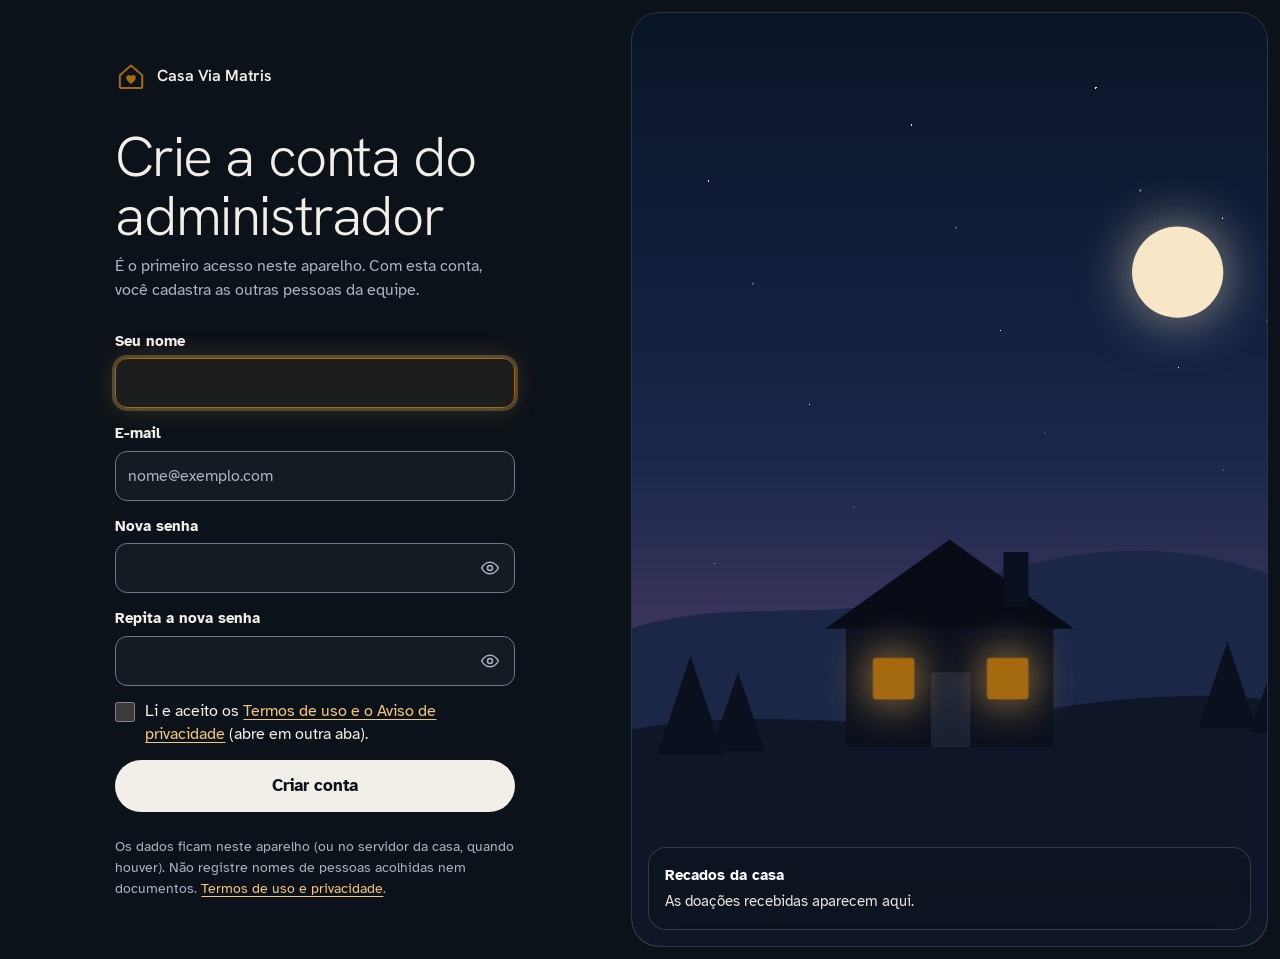
==== commit f6ee5e7f: "Corrige os problemas que o teste no navegador achou no modo servidor Segunda aba não derruba mais a " ====
--- a/index.html
+++ b/index.html
@@ -98,7 +98,7 @@
           <button type="button" class="botao" id="a-guardei" aria-describedby="acesso-apoio acesso-codigo">Já guardei o código</button>
         </div>
         <button type="button" class="link acesso-voltar" id="a-voltar" hidden></button>
-        <p class="acesso-nota">Os dados ficam só neste aparelho. Não registre nomes de pessoas acolhidas nem documentos.
+        <p class="acesso-nota">Os dados ficam neste aparelho (ou no servidor da casa, quando houver). Não registre nomes de pessoas acolhidas nem documentos.
           <a href="termos.html" target="_blank" rel="noopener">Termos de uso e privacidade</a>.</p>
       </div>
     </section>
@@ -161,10 +161,12 @@
           <button type="button" class="botao" id="backup-baixar">Baixar planilhas</button>
           <button type="button" class="botao-fantasma" id="backup-restaurar">Restaurar de planilhas</button>
           <input type="file" id="backup-arquivo" accept=".csv,text/csv" multiple hidden>
-          <p>Os dados ficam só neste aparelho. Não coloque nomes de pessoas acolhidas nem documentos.</p>
+          <p id="backup-onde">Os dados ficam só neste aparelho. Não coloque nomes de pessoas acolhidas nem documentos.</p>
+          <div id="area-apagar-dados">
           <h2 class="opcoes-titulo perigo-titulo">Apagar dados</h2>
           <button type="button" class="botao-fantasma botao-perigoso" id="comecar-zero">Começar do zero</button>
           <button type="button" class="botao-fantasma botao-perigoso" id="restaurar">Trocar pelos dados de exemplo</button>
+          </div>
           <!-- Confirmação dentro da página: diálogos confirm() são bloqueados em alguns lugares onde o site fica hospedado. -->
           <div class="confirmar" id="confirmar-restaurar" hidden>
             <p id="confirmar-texto"></p>
--- a/css/styles.css
+++ b/css/styles.css
@@ -412,6 +412,7 @@
 }
 
 .indicador-valor {
+  white-space: nowrap; /* o "−" do saldo negativo não pode ficar sozinho numa linha */
   font-family: var(--fonte-titulo);
   font-weight: 300;
   font-size: clamp(2rem, 1.4rem + 1.8vw, 3rem);
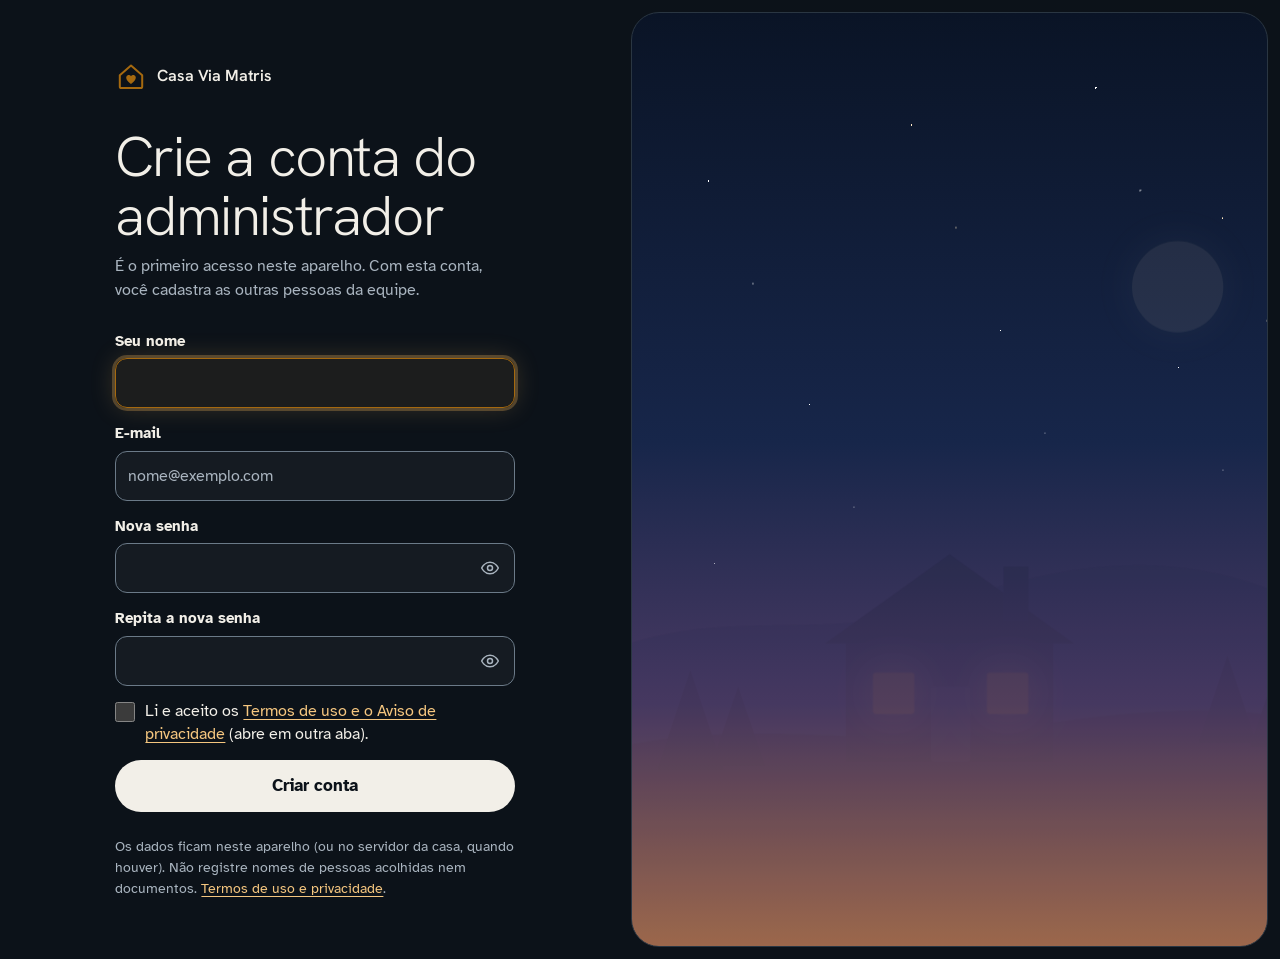
==== commit ace87be6: "Versão 1.5.0 (parte 2): um login só, o do servidor No modo servidor, quem decide quem entra é o serv" ====
--- a/index.html
+++ b/index.html
@@ -465,8 +465,11 @@
         <section id="usuarios" class="painel" aria-labelledby="titulo-usuarios">
           <div class="painel-cabeca">
             <h2 id="titulo-usuarios">Pessoas com acesso</h2>
-            <p class="painel-ajuda">Cadastre quem usa o sistema neste aparelho. A pessoa recebe uma senha provisória e
+            <p class="painel-ajuda" id="contas-aparelho-ajuda">Cadastre quem usa o sistema neste aparelho. A pessoa recebe uma senha provisória e
               cria a própria senha no primeiro acesso.</p>
+            <p class="painel-ajuda" id="contas-servidor" hidden>Com o servidor da casa, as contas ficam no servidor, e não
+              neste aparelho. Quem cuida do servidor cria contas, gera senhas provisórias, muda perfis e desativa quem saiu
+              da equipe com o comando <code>python -m backend.usuarios</code> (o passo a passo está em backend/README.md).</p>
           </div>
           <ul class="contas" id="lista-contas"></ul>
           <div class="senha-gerada" id="senha-gerada" role="status" hidden>
@@ -474,7 +477,7 @@
             <p class="acesso-codigo" id="senha-gerada-valor"></p>
             <button type="button" class="botao-fantasma" id="senha-gerada-fechar" aria-describedby="senha-gerada-texto senha-gerada-valor">Já anotei</button>
           </div>
-          <h3 class="subtitulo">Liberar acesso para uma pessoa</h3>
+          <h3 class="subtitulo" id="titulo-liberar">Liberar acesso para uma pessoa</h3>
           <form id="form-conta" class="form-conta" novalidate>
             <div class="campo"><label for="c-nome">Nome</label><input id="c-nome" name="nome" maxlength="80" autocomplete="off"></div>
             <div class="campo"><label for="c-email">E-mail</label><input id="c-email" name="email" type="email" maxlength="120" autocomplete="off"></div>
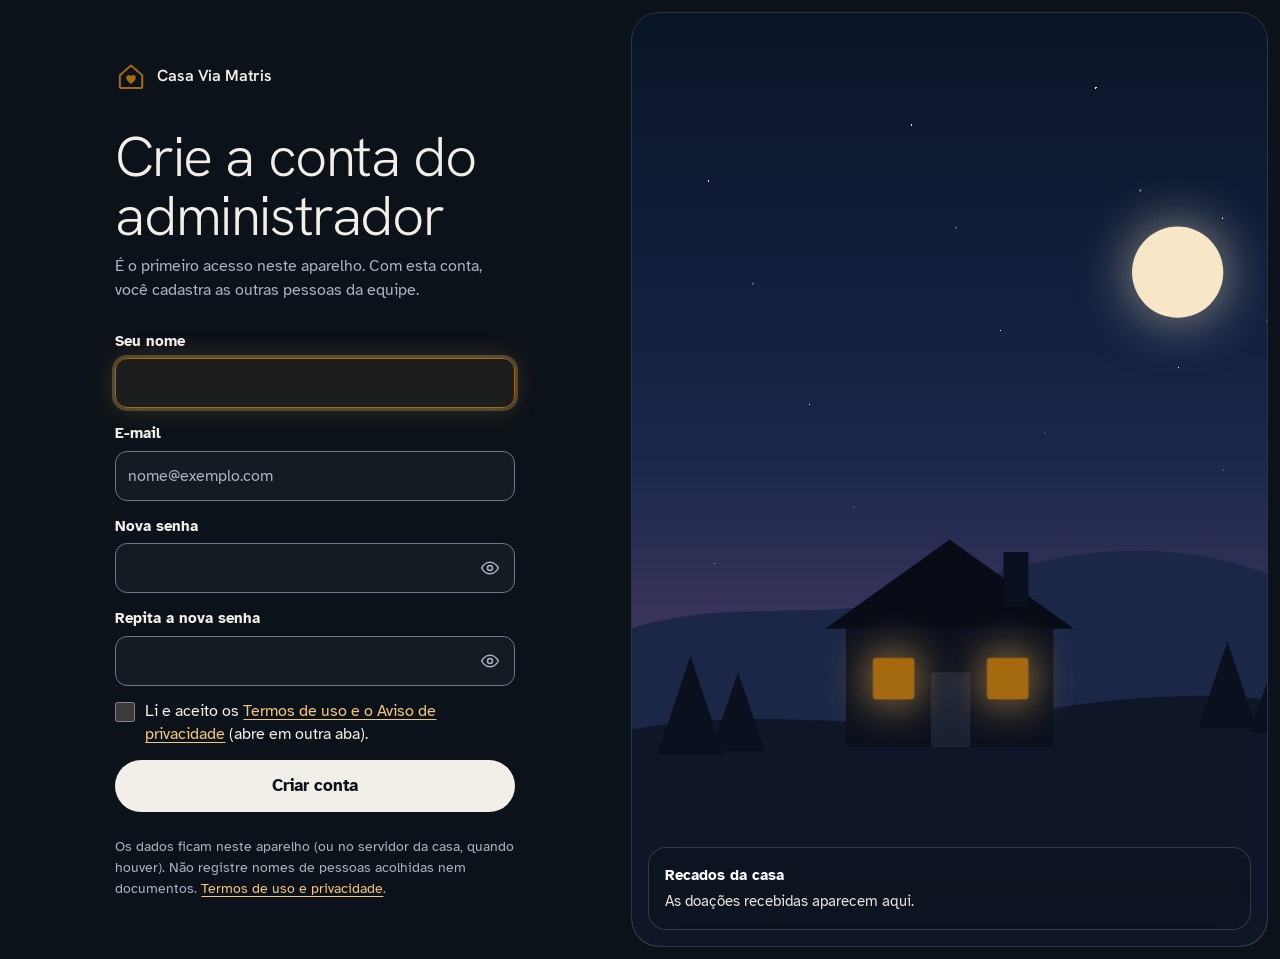
==== commit 11cd9c16: "1.6.1: administrador libera acesso pela página Acessos no modo servidor - POST /api/contas (só admin" ====
--- a/index.html
+++ b/index.html
@@ -468,8 +468,9 @@
             <p class="painel-ajuda" id="contas-aparelho-ajuda">Cadastre quem usa o sistema neste aparelho. A pessoa recebe uma senha provisória e
               cria a própria senha no primeiro acesso.</p>
             <p class="painel-ajuda" id="contas-servidor" hidden>Com o servidor da casa, as contas ficam no servidor, e não
-              neste aparelho. Quem cuida do servidor cria contas, gera senhas provisórias, muda perfis e desativa quem saiu
-              da equipe com o comando <code>python -m backend.usuarios</code> (o passo a passo está em backend/README.md).</p>
+              neste aparelho. Libere o acesso abaixo: a pessoa recebe uma senha provisória e cria a própria senha no primeiro
+              acesso. Mudar perfil, gerar senha nova e desativar quem saiu da equipe ainda são feitos com o comando
+              <code>python -m backend.usuarios</code> (o passo a passo está em backend/README.md).</p>
           </div>
           <ul class="contas" id="lista-contas"></ul>
           <div class="senha-gerada" id="senha-gerada" role="status" hidden>
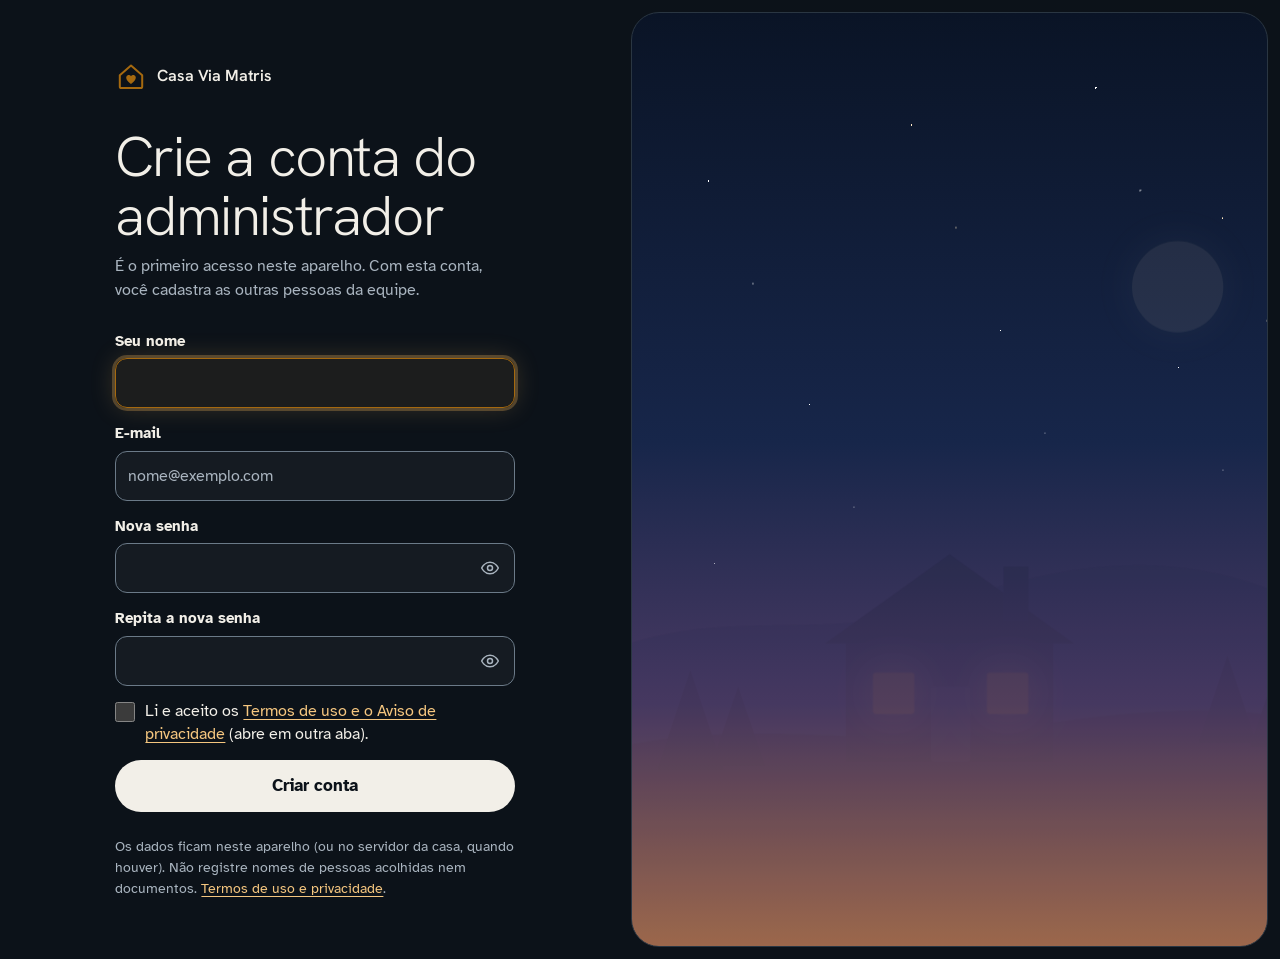
==== commit 8e2bc20d: "1.6.4: administrador muda o perfil de outra pessoa pela página Acessos No modo servidor, a lista de " ====
--- a/index.html
+++ b/index.html
@@ -469,7 +469,8 @@
               cria a própria senha no primeiro acesso.</p>
             <p class="painel-ajuda" id="contas-servidor" hidden>Com o servidor da casa, as contas ficam no servidor, e não
               neste aparelho. Libere o acesso abaixo: a pessoa recebe uma senha provisória e cria a própria senha no primeiro
-              acesso. Mudar perfil, gerar senha nova e desativar quem saiu da equipe ainda são feitos com o comando
+              acesso. Quem esqueceu a senha ou ficou bloqueado recebe outra em "Gerar senha". O perfil muda na
+              lista (a pessoa entra de novo com o perfil novo). Desativar quem saiu da equipe ainda é feito com o comando
               <code>python -m backend.usuarios</code> (o passo a passo está em backend/README.md).</p>
           </div>
           <ul class="contas" id="lista-contas"></ul>
